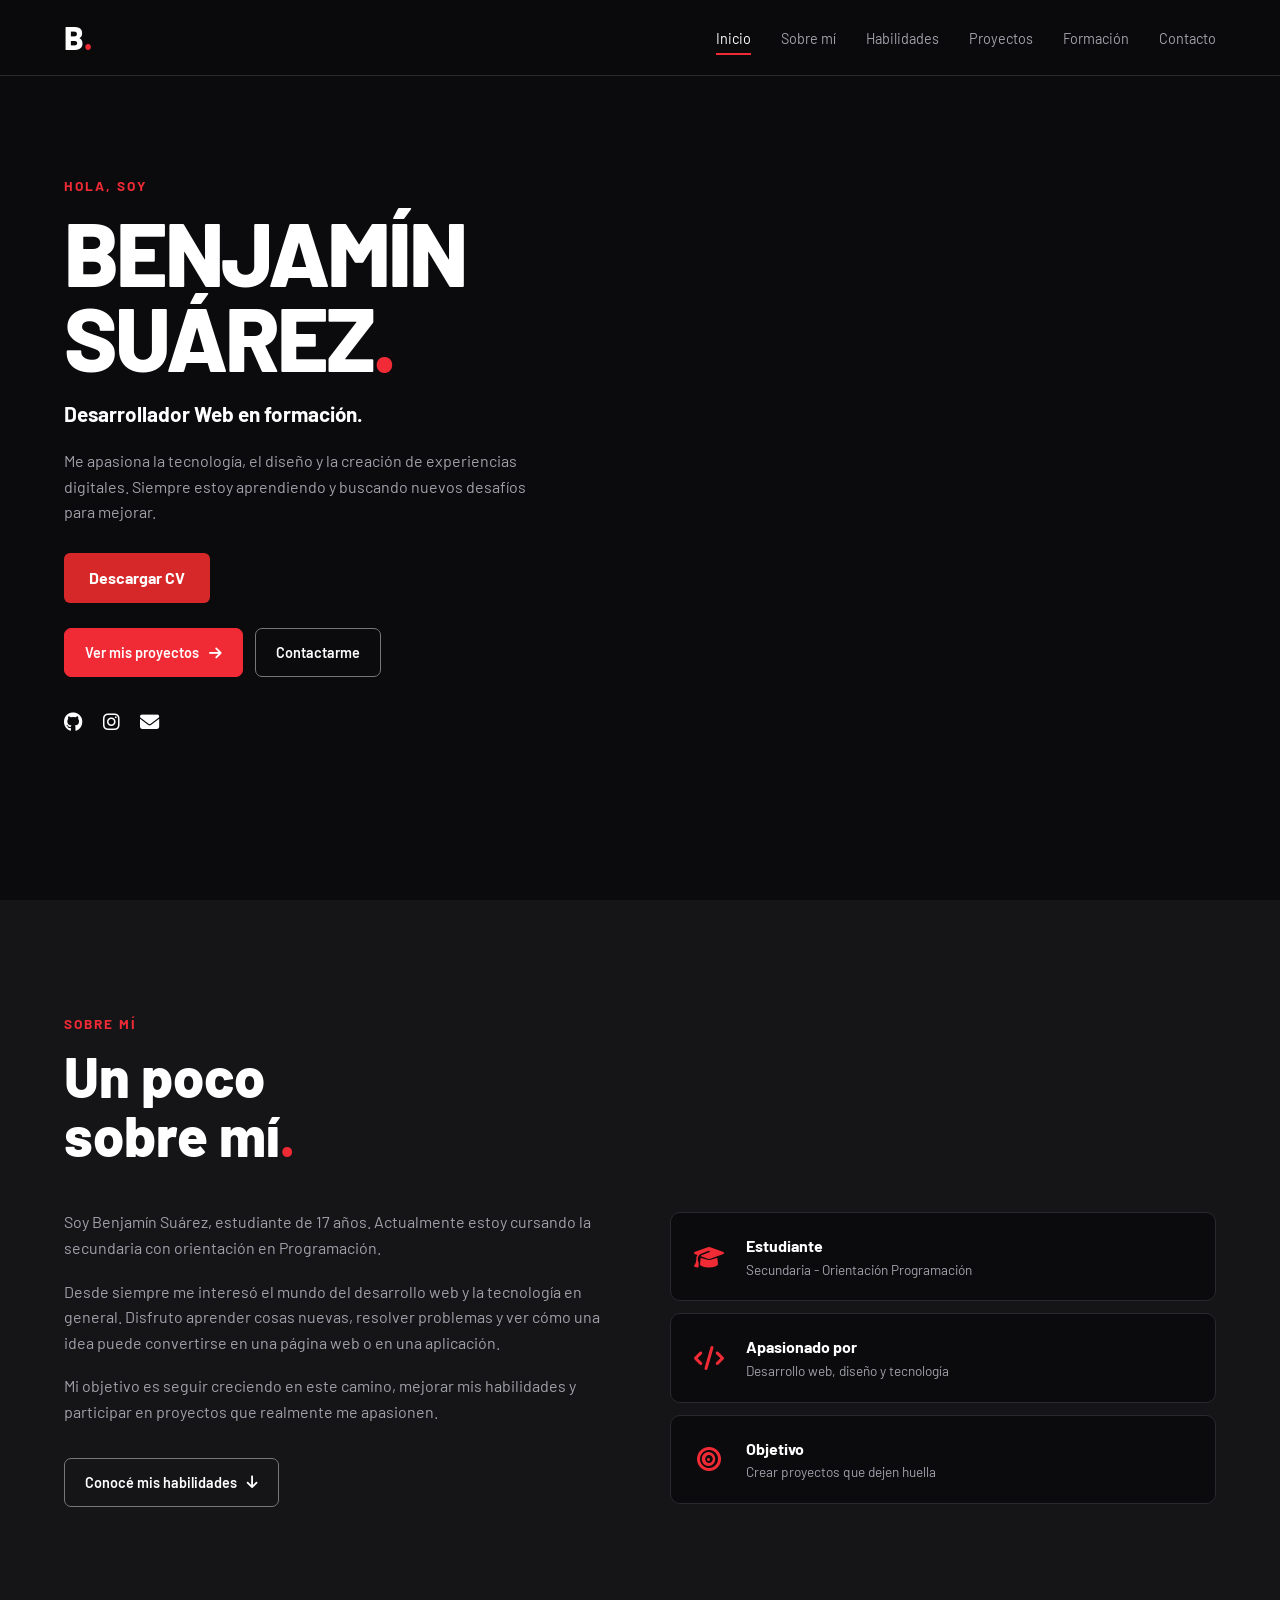
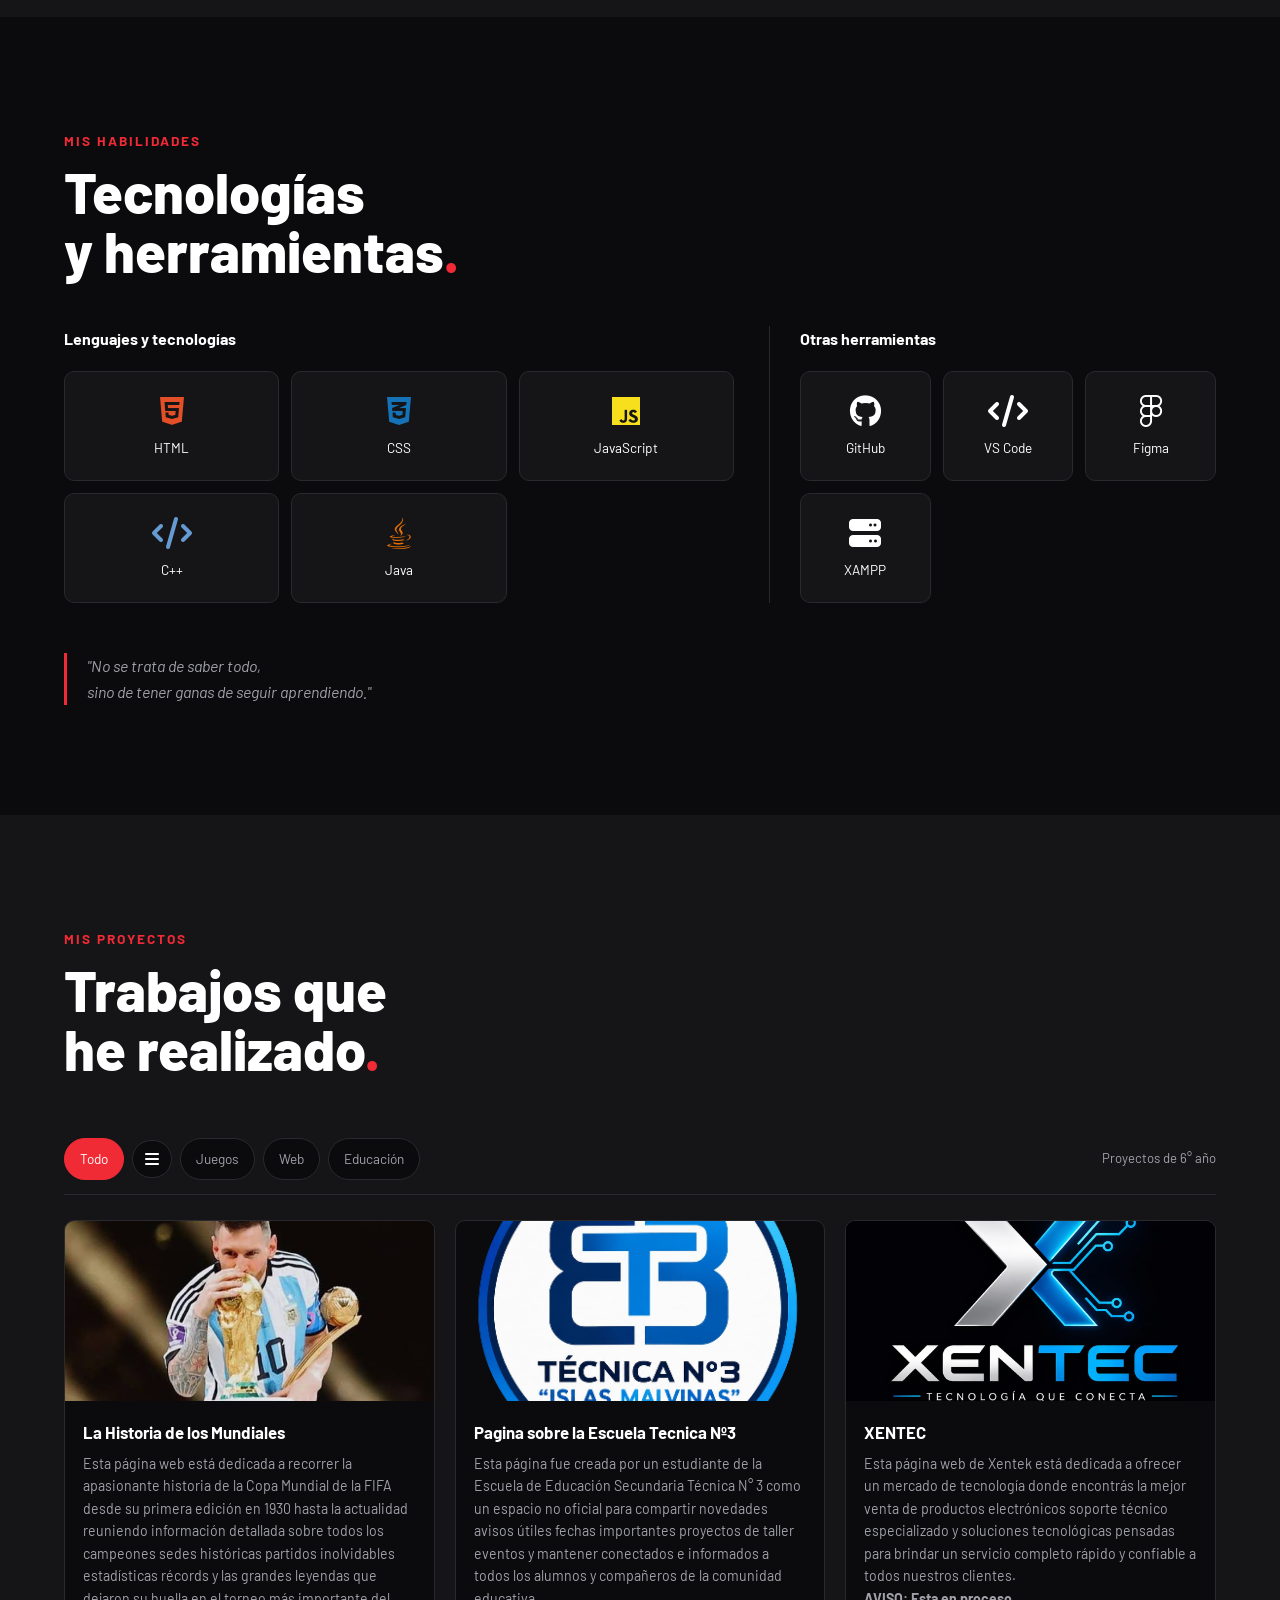
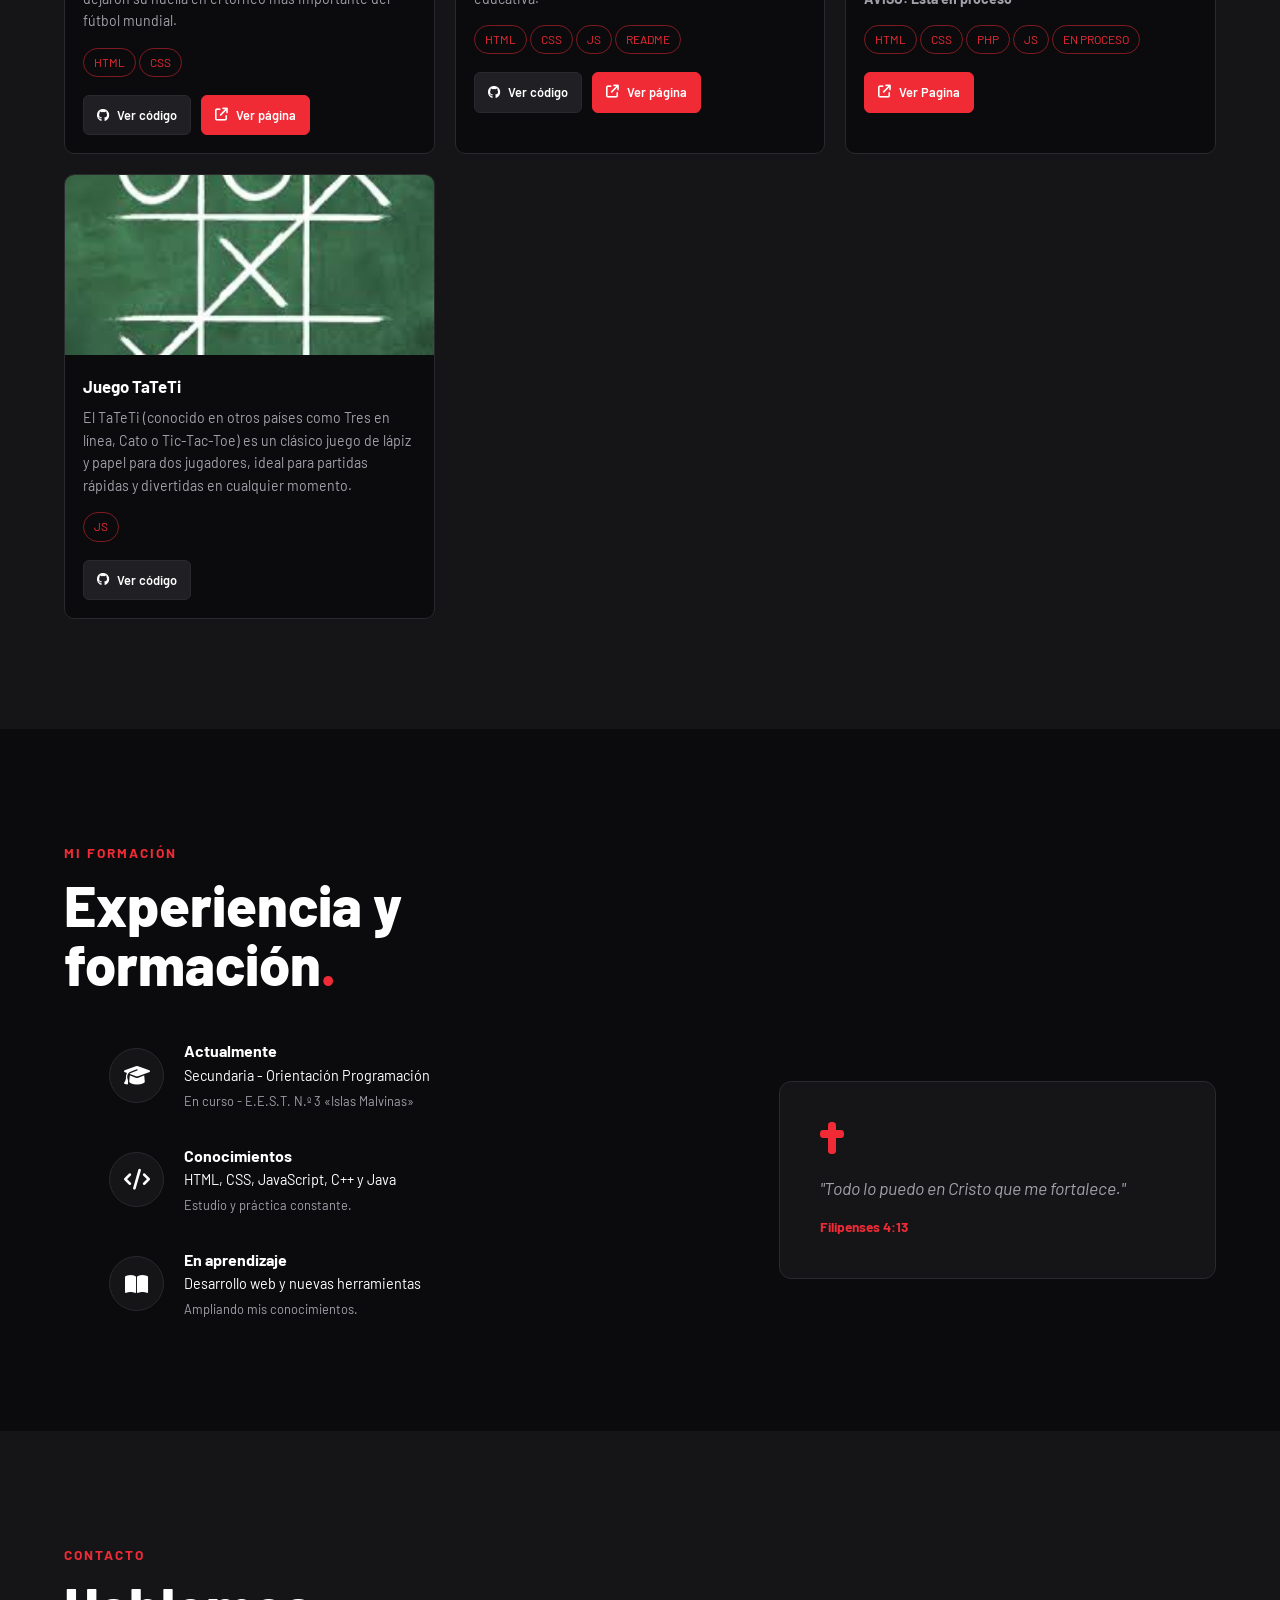
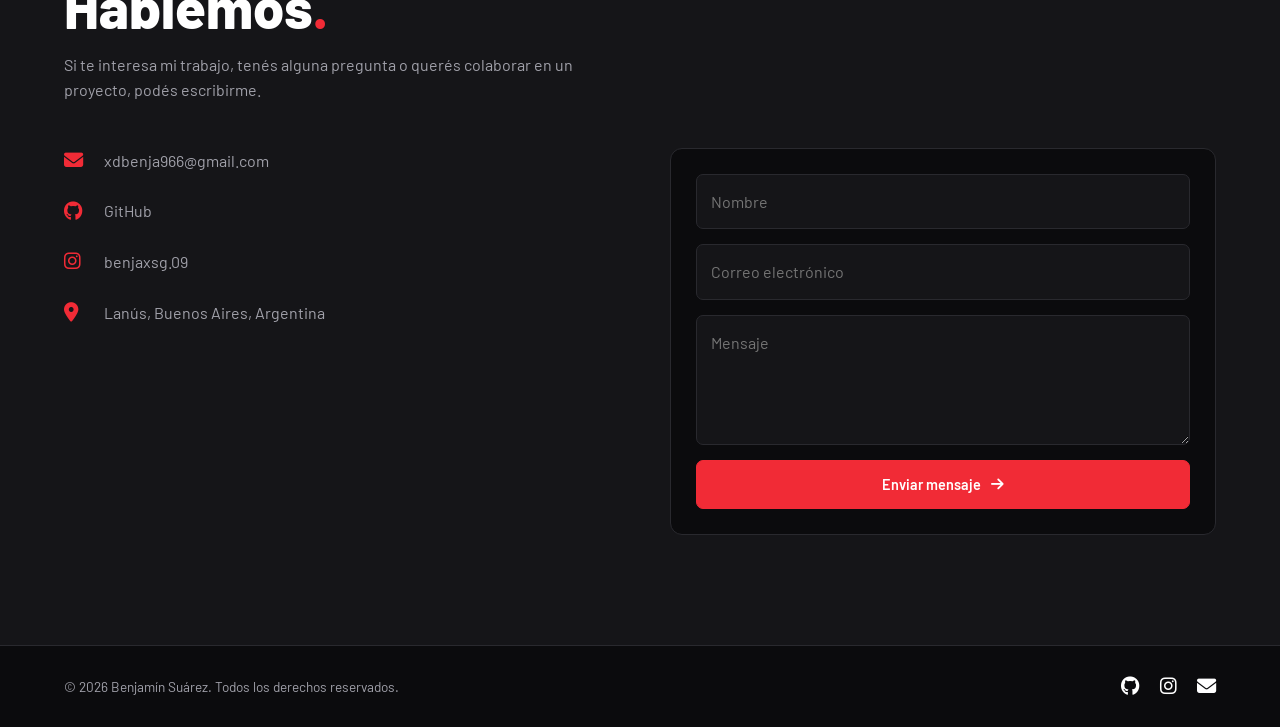
==== index.html @ b8f31136 "first commit" ====
<!DOCTYPE html>
<html lang="es">

<head>
    <meta charset="UTF-8">
    <meta name="viewport" content="width=device-width, initial-scale=1.0">
    <meta name="description" content="Portafolio personal de Benjamín Suárez. Desarrollador web en formación.">
    <title>Benjamín Suárez | Portafolio</title>

    <!-- Tipografías -->
    <link rel="preconnect" href="https://fonts.googleapis.com">
    <link rel="preconnect" href="https://fonts.gstatic.com" crossorigin>
    <link href="https://fonts.googleapis.com/css2?family=Barlow:wght@300;400;500;600;700;800&display=swap" rel="stylesheet">

    <!-- Iconos -->
    <link rel="stylesheet" href="https://cdnjs.cloudflare.com/ajax/libs/font-awesome/6.5.0/css/all.min.css">

    <!-- CSS -->
    <link rel="stylesheet" href="css/styles.css">

    <!-- LOGO PAGINA -->
    <link rel="shortcut icon" href="assets/logob.JPG" type="image/png">
</head>

<body>

    <div class="scroll-progress" id="scroll-progress" aria-hidden="true"></div>

    <!-- ENCABEZADO -->
    <header class="header">
        <nav class="navbar container">

            <a href="#inicio" class="logo">B<span>.</span></a>

            <button class="menu-toggle" id="menu-toggle" aria-label="Abrir menú" aria-expanded="false">
                <i class="fa-solid fa-bars"></i>
            </button>

            <ul class="nav-links" id="nav-links">
                <li><a href="#inicio" class="nav-link active">Inicio</a></li>
                <li><a href="#sobre-mi" class="nav-link">Sobre mí</a></li>
                <li><a href="#habilidades" class="nav-link">Habilidades</a></li>
                <li><a href="#proyectos" class="nav-link">Proyectos</a></li>
                <li><a href="#formacion" class="nav-link">Formación</a></li>

                <li><a href="#contacto" class="nav-link">Contacto</a></li>
            </ul>


        </nav>
    </header>

    <main>

        <!-- INICIO -->
        <section class="hero section" id="inicio">
            <div class="container hero-content">

                <div class="hero-text">
                    <span class="eyebrow">HOLA, SOY</span>

                    <h1>BENJAMÍN<br>SUÁREZ<span>.</span></h1>

                    <h2>Desarrollador Web en formación.</h2>

                    <p>
                        Me apasiona la tecnología, el diseño y la creación
                        de experiencias digitales. Siempre estoy aprendiendo
                        y buscando nuevos desafíos para mejorar.
                    </p>

                    <div class="hero-buttons">
                        <a href="documentos/CV-Benjamin-Suarez.pdf" download="CV-Benjamin-Suarez.pdf" class="btn-cv">
                            Descargar CV
                        </a>
                    </div>
                    <br>
                    <div class="hero-buttons">
                        <a href="#proyectos" class="btn btn-primary">
                            Ver mis proyectos <i class="fa-solid fa-arrow-right"></i>
                        </a>

                        <a href="#contacto" class="btn btn-outline">
                            Contactarme
                        </a>
                    </div>

                    <div class="social-links">
                        <a href="https://github.com/xdbenja966-cell" target="_blank" aria-label="GitHub">
                            <i class="fa-brands fa-github"></i>
                        </a>
                        <a href="https://www.instagram.com/benjaxsg.09/" target="_blank" aria-label="Instagram">
                            <i class="fa-brands fa-instagram"></i>
                        </a>
                        <a href="mailto:xdbenja966@gmail.com" aria-label="Correo">
                            <i class="fa-solid fa-envelope"></i>
                        </a>
                    </div>
                </div>



            </div>
        </section>

        <!-- SOBRE MÍ -->
        <section class="section about" id="sobre-mi">
            <div class="container">

                <div class="section-heading">
                    <span class="eyebrow">SOBRE MÍ</span>
                    <h2>Un poco<br>sobre mí<span>.</span></h2>
                </div>

                <div class="about-content">

                    <div class="about-text">
                        <p>
                            Soy Benjamín Suárez, estudiante de 17 años.
                            Actualmente estoy cursando la secundaria con
                            orientación en Programación.
                        </p>

                        <p>
                            Desde siempre me interesó el mundo del desarrollo
                            web y la tecnología en general. Disfruto aprender
                            cosas nuevas, resolver problemas y ver cómo una
                            idea puede convertirse en una página web o en
                            una aplicación.
                        </p>

                        <p>
                            Mi objetivo es seguir creciendo en este camino,
                            mejorar mis habilidades y participar en proyectos
                            que realmente me apasionen.
                        </p>

                        <a href="#habilidades" class="btn btn-outline">
                            Conocé mis habilidades
                            <i class="fa-solid fa-arrow-down"></i>
                        </a>
                    </div>

                    <div class="about-cards">

                        <article class="info-card">
                            <i class="fa-solid fa-graduation-cap"></i>
                            <div>
                                <h3>Estudiante</h3>
                                <p>Secundaria - Orientación Programación</p>
                            </div>
                        </article>

                        <article class="info-card">
                            <i class="fa-solid fa-code"></i>
                            <div>
                                <h3>Apasionado por</h3>
                                <p>Desarrollo web, diseño y tecnología</p>
                            </div>
                        </article>

                        <article class="info-card">
                            <i class="fa-solid fa-bullseye"></i>
                            <div>
                                <h3>Objetivo</h3>
                                <p>Crear proyectos que dejen huella</p>
                            </div>
                        </article>

                    </div>
                </div>
            </div>
        </section>

        <!-- HABILIDADES -->
        <section class="section skills" id="habilidades">
            <div class="container">

                <div class="section-heading">
                    <span class="eyebrow">MIS HABILIDADES</span>
                    <h2>Tecnologías<br>y herramientas<span>.</span></h2>
                </div>

                <div class="skills-content">

                    <div class="skills-group">
                        <h3>Lenguajes y tecnologías</h3>

                        <div class="skills-grid">

                            <article class="skill-card">
                                <i class="fa-brands fa-html5 html"></i>
                                <p>HTML</p>
                            </article>

                            <article class="skill-card">
                                <i class="fa-brands fa-css3-alt css"></i>
                                <p>CSS</p>
                            </article>

                            <article class="skill-card">
                                <i class="fa-brands fa-js js"></i>
                                <p>JavaScript</p>
                            </article>

                            <article class="skill-card">
                                <i class="fa-solid fa-code cpp"></i>
                                <p>C++</p>
                            </article>

                            <article class="skill-card">
                                <i class="fa-brands fa-java java"></i>
                                <p>Java</p>
                            </article>

                        </div>
                    </div>

                    <div class="skills-group tools-group">
                        <h3>Otras herramientas</h3>

                        <div class="skills-grid">

                            <article class="skill-card">
                                <i class="fa-brands fa-github"></i>
                                <p>GitHub</p>
                            </article>

                            <article class="skill-card">
                                <i class="fa-solid fa-code"></i>
                                <p>VS Code</p>
                            </article>

                            <article class="skill-card">
                                <i class="fa-brands fa-figma"></i>
                                <p>Figma</p>
                            </article>

                            <article class="skill-card">
                                <i class="fa-solid fa-server"></i>
                                <p>XAMPP</p>
                            </article>

                        </div>
                    </div>

                </div>

                <blockquote class="skills-quote">
                    "No se trata de saber todo,<br>
                    sino de tener ganas de seguir aprendiendo."
                </blockquote>

            </div>
        </section>

        <!-- PROYECTOS -->
        <section class="section projects" id="proyectos">
            <div class="container">

                <div class="projects-header">
                    <div class="section-heading">
                        <span class="eyebrow">MIS PROYECTOS</span>
                        <h2>Trabajos que<br>he realizado<span>.</span></h2>
                    </div>
                </div>

                <!-- FILTROS Y SELECTOR DE AÑO -->
                <div class="projects-toolbar">
                    <div class="project-filters">
                        <button class="filter-btn active" data-filter="todos">Todo</button>

                        <div class="year-selector">
                            <button class="year-menu-btn" id="year-menu-btn" aria-label="Seleccionar año"
                                aria-expanded="false" aria-controls="year-menu">
                                <i class="fa-solid fa-bars"></i>
                            </button>

                            <div class="year-menu" id="year-menu">
                                <button type="button" data-year="5">5° año</button>
                                <button type="button" data-year="6" class="selected">6° año</button>
                            </div>
                        </div>

                        <button class="filter-btn" data-filter="juegos">Juegos</button>
                        <button class="filter-btn" data-filter="web">Web</button>
                        <button class="filter-btn" data-filter="educacion">Educación</button>
                    </div>

                    <span class="selected-year" id="selected-year">Proyectos de 6° año</span>
                </div>

                <div class="projects-grid">

                    <article class="project-card" data-category="educacion" data-year="5">
                        <img src="assets/raee.jpg" alt="Sitio web RAEE">
                        <div class="project-info">
                            <h3>Sitio web RAEE</h3>
                            <p>
                                Esta página web está dedicada a informar y concientizar sobre los Residuos de Aparatos
                                Eléctricos y Electrónicos conocida como RAEE explicando qué son cómo afectan al medio
                                ambiente y a la salud si se descartan mal y cuáles son las mejores formas de reciclarlos
                                reutilizarlos y darles una disposición final responsable para cuidar el planeta.
                            </p>
                            <div class="project-tag">
                                <span>HTML</span>
                            </div>
                            <div class="project-tag">
                                <span>CSS</span>
                            </div>
                            <div class="project-buttons">

                                <a href="https://github.com/xdbenja966-cell/Pagina-RAE" class="project-btn project-btn-code"
                                    target="_blank">
                                    <i class="fa-brands fa-github"></i>
                                    Ver código
                                </a>

                                <a href="https://xdbenja966-cell.github.io/Pagina-RAE/" class="project-btn project-btn-live" target="_blank">
                                    <i class="fa-solid fa-arrow-up-right-from-square"></i>
                                    Ver página
                                </a>

                            </div>
                        </div>
                    </article>

                    <article class="project-card" data-category="educacion" data-year="5">
                        <img src="assets/geoarg.jpg" alt="Geografía Argentina">
                        <div class="project-info">
                            <h3>Geografía Argentina</h3>
                            <p>
                                Esta página web está dedicada a explorar la geografía de la República Argentina
                                recorriendo sus diversas regiones naturales relieves climas ríos provincias y recursos
                                ofreciendo información clara mapas datos curiosos y contenidos educativos pensados para
                                conocer y estudiar en profundidad el territorio argentino.
                            </p>
                            <div class="project-tag">
                                <span>HTML</span>
                            </div>
                            <div class="project-tag">
                                <span>CSS</span>
                            </div>
                            <div class="project-buttons">

                                <a href="https://github.com/xdbenja966-cell/La-Geografia-de-la-Argentina" class="project-btn project-btn-code" target="_blank">
                                    <i class="fa-brands fa-github"></i>
                                    Ver código
                                </a>

                                <a href="https://xdbenja966-cell.github.io/La-Geografia-de-la-Argentina/" class="project-btn project-btn-live" target="_blank">
                                    <i class="fa-solid fa-arrow-up-right-from-square"></i>
                                    Ver página
                                </a>

                            </div>
                        </div>
                    </article>

                    <article class="project-card" data-category="educacion" data-year="5">
                        <img src="assets/f1.avif" alt="Geografía Argentina">
                        <div class="project-info">
                            <h3>Pagina sobre F1 (Formula 1)</h3>
                            <p>
                                Este proyecto es una página web dedicada a la Fórmula 1 que creé para reunir toda la
                                información clave del campeonato en un solo lugar. En ella incluí secciones sobre los
                                equipos, los pilotos, los circuitos del calendario, las tablas de posiciones y los
                                horarios de las carreras, con la idea de ofrecer una herramienta rápida y fácil de usar
                                para cualquier fanático que quiera seguir la temporada de cerca.
                            </p>
                            <div class="project-tag">
                                <span>HTML</span>
                            </div>
                            <div class="project-tag">
                                <span>CSS</span>
                            </div>
                            <div class="project-buttons">

                                <a href="https://github.com/xdbenja966-cell/F1-pagina-web" class="project-btn project-btn-code"
                                    target="_blank">
                                    <i class="fa-brands fa-github"></i>
                                    Ver código
                                </a>

                                <a href="https://xdbenja966-cell.github.io/F1-pagina-web/" class="project-btn project-btn-live" target="_blank">
                                    <i class="fa-solid fa-arrow-up-right-from-square"></i>
                                    Ver página
                                </a>

                            </div>
                        </div>
                    </article>

                    <article class="project-card" data-category="web" data-year="6">
                        <img src="assets/mundial.jpg" alt="Mundiales">
                        <div class="project-info">
                            <h3>La Historia de los Mundiales</h3>
                            <p>
                                Esta página web está dedicada a recorrer la apasionante historia de la Copa Mundial de
                                la
                                FIFA desde su primera edición en 1930 hasta la actualidad reuniendo información
                                detallada sobre todos los campeones sedes históricas partidos inolvidables estadísticas
                                récords y las grandes leyendas que dejaron su huella en el torneo más importante del
                                fútbol mundial.
                            </p>
                            <div class="project-tag">
                                <span>HTML</span>
                            </div>
                            <div class="project-tag">
                                <span>CSS</span>
                            </div>
                            <div class="project-buttons">

                                <a href="https://github.com/xdbenja966-cell/Historia-de-los-Mundiales-1930--2026--main" class="project-btn project-btn-code"
                                    target="_blank">
                                    <i class="fa-brands fa-github"></i>
                                    Ver código
                                </a>

                                <a href="https://xdbenja966-cell.github.io/Historia-de-los-Mundiales-1930--2026--main/index.html" class="project-btn project-btn-live" target="_blank">
                                    <i class="fa-solid fa-arrow-up-right-from-square"></i>
                                    Ver página
                                </a>

                            </div>
                        </div>
                    </article>

                    <article class="project-card" data-category="web educacion" data-year="6">
                        <img src="assets/logo.png" alt="Tecnica-3">
                        <div class="project-info">
                            <h3>Pagina sobre la Escuela Tecnica Nº3</h3>
                            <p>
                                Esta página fue creada por un estudiante de la Escuela de Educación Secundaria Técnica
                                N° 3 como un espacio no oficial para compartir novedades avisos útiles fechas
                                importantes proyectos de taller eventos y mantener conectados e informados a todos los
                                alumnos y compañeros de la comunidad educativa.
                            </p>
                            <div class="project-tag">
                                <span>HTML</span>
                            </div>
                            <div class="project-tag">
                                <span>CSS</span>
                            </div>
                            <div class="project-tag">
                                <span>JS</span>
                            </div>
                            <div class="project-tag">
                                <span>README</span>
                            </div>
                            <div class="project-buttons">

                                <a href="https://github.com/xdbenja966-cell/proyect-tec3"
                                    class="project-btn project-btn-code" target="_blank">
                                    <i class="fa-brands fa-github"></i>
                                    Ver código
                                </a>

                                <a href="https://xdbenja966-cell.github.io/proyect-tec3/"
                                    class="project-btn project-btn-live" target="_blank">
                                    <i class="fa-solid fa-arrow-up-right-from-square"></i>
                                    Ver página
                                </a>

                            </div>
                        </div>
                    </article>

                    <article class="project-card" data-category="web" data-year="5">
                        <img src="assets/rl.jpg" alt="Mundiales">
                        <div class="project-info">
                            <h3>Rocket League Fan</h3>
                            <p>
                                Esta página web está dedicada al universo de Rocket League reuniendo guías detalladas
                                sobre cómo se juega mecánicas esenciales sistemas de clasificación y distribución de
                                rangos además de toda la información sobre la escena competitiva los equipos
                                profesionales y los torneos internacionales más importantes del mundo
                            </p>
                            <div class="project-tag">
                                <span>HTML</span>
                            </div>
                            <div class="project-tag">
                                <span>CSS</span>
                            </div>
                            <div class="project-buttons">

                                <a href="https://github.com/xdbenja966-cell/Pagina-de-Rocket-League" class="project-btn project-btn-code"
                                    target="_blank">
                                    <i class="fa-brands fa-github"></i>
                                    Ver código
                                </a>

                                <a href="https://xdbenja966-cell.github.io/Pagina-de-Rocket-League/" class="project-btn project-btn-live" target="_blank">
                                    <i class="fa-solid fa-arrow-up-right-from-square"></i>
                                    Ver página
                                </a>

                            </div>
                        </div>
                    </article>

                    <article class="project-card" data-category="juegos" data-year="5">
                        <img src="assets/ahorkado.png" alt="Juego">
                        <div class="project-info">
                            <h3>El Ahorcado</h3>
                            <p>
                                Esta página está dedicada al clásico juego del Ahorcado un pasatiempo ideal para poner a
                                prueba el vocabulario el ingenio y la rapidez mental donde el objetivo es adivinar una
                                palabra secreta letra por letra antes de que se complete el dibujo y se agoten todos los
                                intentos disponibles.
                            </p>
                            <div class="project-tag">
                                <span>C++</span>
                            </div>
                            <div class="project-buttons">

                                <a href="https://github.com/xdbenja966-cell/El-Ahorcado" class="project-btn project-btn-code"
                                    target="_blank">
                                    <i class="fa-brands fa-github"></i>
                                    Ver código
                                </a>

                            </div>
                        </div>
                    </article>
                    <article class="project-card" data-category="juegos" data-year="5">
                        <img src="assets/loko.jpg" alt="Juego">
                        <div class="project-info">
                            <h3>El Juego Loco</h3>
                            <p>
                                Esta página está dedicada a Juego Loco un entretenido pasatiempo de azar y creatividad
                                donde los jugadores deben elegir un personaje un lugar y un final gracioso para armar
                                combinaciones totalmente absurdas e inesperadas logrando historias disparatadas ideales
                                para reírse y pasar un buen rato con amigos
                            </p>
                            <div class="project-tag">
                                <span>C++</span>
                            </div>
                            <div class="project-buttons">

                                <a href="https://github.com/xdbenja966-cell/El-Juego-Loco" class="project-btn project-btn-code"
                                    target="_blank">
                                    <i class="fa-brands fa-github"></i>
                                    Ver código
                                </a>

                            </div>
                        </div>
                    </article>
                    <article class="project-card" data-category="web" data-year="6">
                        <img src="assets/logo.jpg" alt="Mundiales">
                        <div class="project-info">
                            <h3>XENTEC</h3>
                            <p>
                                Esta página web de Xentek está dedicada a ofrecer un mercado de tecnología donde
                                encontrás la mejor venta de productos electrónicos soporte técnico especializado y
                                soluciones tecnológicas pensadas para brindar un servicio completo rápido y confiable a
                                todos nuestros clientes.<br>
                                <b>AVISO: Esta en proceso</b>
                            </p>
                            <div class="project-tag">
                                <span>HTML</span>
                            </div>
                            <div class="project-tag">
                                <span>CSS</span>
                            </div>
                            <div class="project-tag">
                                <span>PHP</span>
                            </div>
                            <div class="project-tag">
                                <span>JS</span>
                            </div>
                            <div class="project-tag">
                                <span>EN PROCESO</span>
                            </div>
                            <div class="project-buttons">

                                <a href="en-proceso.html" class="project-btn project-btn-live" target="_blank">
                                    <i class="fa-solid fa-arrow-up-right-from-square"></i>
                                    Ver Pagina
                                </a>

                            </div>
                        </div>
                    </article>

                    <article class="project-card" data-category="juegos" data-year="6">
                        <img src="assets/tateti.jpg" alt="TaTeTi">
                        <div class="project-info">
                            <h3>Juego TaTeTi</h3>
                            <p>
                                El TaTeTi (conocido en otros países como Tres en línea, Cato o Tic-Tac-Toe) es un
                                clásico juego de lápiz y papel para dos jugadores, ideal para partidas rápidas y
                                divertidas en
                                cualquier momento.
                            </p>
                            <div class="project-tag">
                                <span>JS</span>
                            </div>
                            <div class="project-buttons">

                                <a href="https://github.com/TU-USUARIO/REPOSITORIO" class="project-btn project-btn-code"
                                    target="_blank">
                                    <i class="fa-brands fa-github"></i>
                                    Ver código
                                </a>

                            </div>
                        </div>
                    </article>
                </div>
            </div>
        </section>

        <!-- FORMACIÓN -->
        <section class="section education" id="formacion">
            <div class="container">

                <div class="section-heading">
                    <span class="eyebrow">MI FORMACIÓN</span>
                    <h2>Experiencia y<br>formación<span>.</span></h2>
                </div>

                <div class="education-content">

                    <div class="timeline">

                        <article class="timeline-item">
                            <span class="timeline-dot"></span>
                            <div class="timeline-icon">
                                <i class="fa-solid fa-graduation-cap"></i>
                            </div>
                            <div class="timeline-info">
                                <h3>Actualmente</h3>
                                <p>Secundaria - Orientación Programación</p>
                                <span>En curso - E.E.S.T. N.º 3 «Islas Malvinas»</span>
                            </div>
                        </article>

                        <article class="timeline-item">
                            <span class="timeline-dot"></span>
                            <div class="timeline-icon">
                                <i class="fa-solid fa-code"></i>
                            </div>
                            <div class="timeline-info">
                                <h3>Conocimientos</h3>
                                <p>HTML, CSS, JavaScript, C++ y Java</p>
                                <span>Estudio y práctica constante.</span>
                            </div>
                        </article>

                        <article class="timeline-item">
                            <span class="timeline-dot"></span>
                            <div class="timeline-icon">
                                <i class="fa-solid fa-book-open"></i>
                            </div>
                            <div class="timeline-info">
                                <h3>En aprendizaje</h3>
                                <p>Desarrollo web y nuevas herramientas</p>
                                <span>Ampliando mis conocimientos.</span>
                            </div>
                        </article>

                    </div>

                    <div class="education-quote">
                        <i class="fa-solid fa-cross"></i>
                        <p>
                            "Todo lo puedo en Cristo que me fortalece."
                        </p>
                        <span>Filipenses 4:13</span>
                    </div>

                </div>
            </div>
        </section>

        <!-- CONTACTO -->
        <section class="section contact" id="contacto">
            <div class="container">

                <div class="section-heading">
                    <span class="eyebrow">CONTACTO</span>
                    <h2>Hablemos<span>.</span></h2>
                    <p>
                        Si te interesa mi trabajo, tenés alguna pregunta o querés colaborar en un proyecto, podés
                        escribirme.
                    </p>
                </div>

                <div class="contact-content">

                    <div class="contact-details">

                        <a href="mailto:xdbenja966@gmail.com">
                            <i class="fa-solid fa-envelope"></i>
                            <span>xdbenja966@gmail.com</span>
                        </a>

                        <a href="https://github.com/xdbenja966-cell" target="_blank">
                            <i class="fa-brands fa-github"></i>
                            <span>GitHub</span>
                        </a>

                        <a href="#">
                            <i class="fa-brands fa-instagram"></i>
                            <span>benjaxsg.09</span>
                        </a>

                        <div class="contact-location">
                            <i class="fa-solid fa-location-dot"></i>
                            <span>Lanús, Buenos Aires, Argentina</span>
                        </div>

                    </div>

                    <form class="contact-form" id="contact-form">

                        <input type="text" id="name" placeholder="Nombre" required>

                        <input type="email" id="email" placeholder="Correo electrónico" required>

                        <textarea id="message" placeholder="Mensaje" required></textarea>

                        <button type="submit" class="btn btn-primary">
                            Enviar mensaje <i class="fa-solid fa-arrow-right"></i>
                        </button>

                    </form>

                </div>
            </div>
        </section>

    </main>

    <button class="back-to-top" id="back-to-top" aria-label="Volver al inicio">
        <i class="fa-solid fa-arrow-up"></i>
    </button>

    <!-- PIE DE PÁGINA -->
    <footer class="footer">
        <div class="container footer-content">

            <p>© 2026 Benjamín Suárez. Todos los derechos reservados.</p>

            <div class="social-links">
                <a href="https://github.com/xdbenja966-cell" aria-label="GitHub">
                    <i class="fa-brands fa-github"></i>
                </a>
                <a href="https://www.instagram.com/benjaxsg.09/" aria-label="Instagram">
                    <i class="fa-brands fa-instagram"></i>
                </a>
                <a href="mailto:xdbenja966@gmail.com" aria-label="Correo">
                    <i class="fa-solid fa-envelope"></i>
                </a>
            </div>

        </div>
    </footer>

    <script src="js/script.js"></script>

</body>

</html>
---- css/styles.css ----
/* =================================
   CONFIGURACIÓN GENERAL
================================= */

:root {
    --background: #0b0b0d;
    --surface: #151518;
    --surface-light: #202024;
    --primary: #f12b36;
    --primary-hover: #d91e29;
    --text: #ffffff;
    --text-secondary: #a1a1aa;
    --border: #29292e;
    --header-bg: rgba(11, 11, 13, 0.92);
}

* {
    margin: 0;
    padding: 0;
    box-sizing: border-box;
    scroll-behavior: smooth;
}

body {
    font-family: 'Barlow', sans-serif;
    background: var(--background);
    color: var(--text);
    line-height: 1.6;
}

a {
    color: inherit;
    text-decoration: none;
}

button, input, textarea {
    font: inherit;
}

button {
    cursor: pointer;
}

img {
    display: block;
    max-width: 100%;
}

.container {
    width: 90%;
    max-width: 1200px;
    margin: auto;
}

.section {
    padding: 110px 0;
    scroll-margin-top: 75px;
}

.eyebrow {
    display: inline-block;
    color: var(--primary);
    font-size: 0.85rem;
    font-weight: 700;
    letter-spacing: 2px;
    margin-bottom: 12px;
}

.section-heading {
    margin-bottom: 45px;
}

.section-heading h2 {
    font-size: clamp(2.2rem, 5vw, 3.5rem);
    line-height: 1.05;
    font-weight: 800;
}

.section-heading h2 span {
    color: var(--primary);
}

.section-heading > p {
    color: var(--text-secondary);
    max-width: 550px;
    margin-top: 15px;
}

/* =================================
   ENCABEZADO Y NAVEGACIÓN
================================= */

.header {
    width: 100%;
    position: fixed;
    top: 0;
    left: 0;
    z-index: 1000;
    background: var(--header-bg);
    backdrop-filter: blur(15px);
    border-bottom: 1px solid var(--border);
}

.navbar {
    min-height: 75px;
    display: flex;
    align-items: center;
    justify-content: space-between;
}

.logo {
    font-size: 2rem;
    font-weight: 800;
}

.logo span {
    color: var(--primary);
}

.nav-links {
    display: flex;
    align-items: center;
    gap: 30px;
    list-style: none;
}

.nav-link {
    color: var(--text-secondary);
    font-size: 0.9rem;
    position: relative;
    transition: 0.3s;
}

.nav-link:hover,
.nav-link.active {
    color: var(--text);
}

.nav-link::after {
    content: "";
    position: absolute;
    width: 0;
    height: 2px;
    background: var(--primary);
    bottom: -8px;
    left: 0;
    transition: 0.3s;
}

.nav-link:hover::after,
.nav-link.active::after {
    width: 100%;
}

.menu-toggle {
    background: none;
    border: none;
    color: var(--text);
    font-size: 1.1rem;
}

.menu-toggle {
    display: none;
}

/* =================================
   BOTONES
================================= */

.btn {
    display: inline-flex;
    align-items: center;
    justify-content: center;
    gap: 10px;
    padding: 12px 20px;
    border-radius: 7px;
    font-size: 0.9rem;
    font-weight: 600;
    transition: 0.3s;
}

.btn-primary {
    background: var(--primary);
    color: white;
    border: 1px solid var(--primary);
}

.btn-primary:hover {
    background: var(--primary-hover);
    transform: translateY(-3px);
}

.btn-outline {
    background: transparent;
    color: var(--text);
    border: 1px solid #777;
}

.btn-outline:hover {
    border-color: var(--primary);
    color: var(--primary);
}

/* =================================
   INICIO
================================= */

.hero {
    min-height: 100vh;
    display: flex;
    align-items: center;
    padding-top: 120px;
}

.hero-content {
    display: grid;
    grid-template-columns: 1fr;
    align-items: center;
    gap: 0;
}

.hero-text h1 {
    font-size: clamp(3.5rem, 7vw, 6rem);
    line-height: 0.95;
    font-weight: 800;
    letter-spacing: -3px;
    margin-bottom: 18px;
}

.hero-text h1 span {
    color: var(--primary);
}

.hero-text h2 {
    font-size: 1.3rem;
    margin-bottom: 18px;
}

.hero-text > p {
    color: var(--text-secondary);
    max-width: 480px;
    margin-bottom: 28px;
}

.hero-buttons {
    display: flex;
    flex-wrap: wrap;
    gap: 12px;
}

.social-links {
    display: flex;
    gap: 20px;
    margin-top: 30px;
}

.social-links a {
    font-size: 1.2rem;
    transition: 0.3s;
}

.social-links a:hover {
    color: var(--primary);
    transform: translateY(-3px);
}

.btn-cv {
    display: inline-block;
    padding: 12px 25px;
    background-color: #D62828;
    color: white;
    text-decoration: none;
    border-radius: 6px;
    font-weight: bold;
    transition: 0.3s;
}

.btn-cv:hover {
    background-color: #A71919;
    transform: translateY(-3px);
}

/* =================================
   SOBRE MÍ
================================= */

.about {
    background: var(--surface);
}

.about-content {
    display: grid;
    grid-template-columns: 1fr 1fr;
    align-items: center;
    gap: 60px;
}

.about-text p {
    color: var(--text-secondary);
    margin-bottom: 18px;
}

.about-text .btn {
    margin-top: 15px;
}

.about-cards {
    display: grid;
    gap: 12px;
}

.info-card {
    display: flex;
    align-items: center;
    gap: 20px;
    padding: 20px;
    background: var(--background);
    border: 1px solid var(--border);
    border-radius: 10px;
    transition: 0.3s;
}

.info-card:hover {
    border-color: var(--primary);
    transform: translateX(5px);
}

.info-card > i {
    color: var(--primary);
    font-size: 1.5rem;
    width: 35px;
    text-align: center;
}

.info-card h3 {
    font-size: 1rem;
}

.info-card p {
    color: var(--text-secondary);
    font-size: 0.85rem;
}

/* =================================
   HABILIDADES
================================= */

.skills-content {
    display: grid;
    grid-template-columns: 1.5fr 1fr;
    gap: 35px;
}

.skills-group h3 {
    margin-bottom: 20px;
    font-size: 1rem;
}

.tools-group {
    border-left: 1px solid var(--border);
    padding-left: 30px;
}

.skills-grid {
    display: grid;
    grid-template-columns: repeat(3, minmax(0, 1fr));
    gap: 12px;
}

.skill-card {
    background: var(--surface);
    border: 1px solid var(--border);
    border-radius: 10px;
    min-height: 110px;
    display: flex;
    flex-direction: column;
    align-items: center;
    justify-content: center;
    gap: 10px;
    transition: 0.3s;
}

.skill-card:hover {
    border-color: var(--primary);
    transform: translateY(-5px);
}

.skill-card i {
    font-size: 2rem;
}

.skill-card p {
    font-size: 0.85rem;
}

.html {
    color: #e34f26;
}

.css {
    color: #1572b6;
}

.js {
    color: #f7df1e;
}

.cpp {
    color: #659ad2;
}

.java {
    color: #e76f00;
}

.skills-quote {
    margin-top: 50px;
    padding-left: 20px;
    border-left: 3px solid var(--primary);
    color: var(--text-secondary);
    font-style: italic;
}

/* =================================
   PROYECTOS
================================= */

.projects {
    background: var(--surface);
}

.projects-header {
    display: flex;
    justify-content: space-between;
    align-items: end;
    gap: 30px;
    margin-bottom: 45px;
}

.projects-header .section-heading {
    margin-bottom: 0;
}

.project-filters {
    display: flex;
    flex-wrap: wrap;
    align-items: center;
    gap: 8px;
}

/* Barra de filtros fija dentro de la sección de proyectos */
.projects-toolbar {
    position: sticky;
    top: 75px;
    z-index: 50;
    display: flex;
    align-items: center;
    justify-content: space-between;
    flex-wrap: wrap;
    gap: 12px;
    padding: 14px 0;
    margin-bottom: 25px;
    background: var(--surface);
    border-bottom: 1px solid var(--border);
}

/* Selector de año con menú hamburguesa */
.year-selector {
    position: relative;
}

.year-menu-btn {
    width: 40px;
    height: 38px;
    display: grid;
    place-items: center;
    background: var(--background);
    color: var(--text);
    border: 1px solid var(--border);
    border-radius: 30px;
    transition: 0.3s;
}

.year-menu-btn:hover,
.year-menu-btn[aria-expanded="true"] {
    color: white;
    background: var(--primary);
    border-color: var(--primary);
}

.year-menu {
    position: absolute;
    top: calc(100% + 10px);
    left: 0;
    min-width: 145px;
    padding: 6px;
    display: none;
    flex-direction: column;
    background: var(--surface-light);
    border: 1px solid var(--border);
    border-radius: 10px;
    box-shadow: 0 12px 28px rgba(0, 0, 0, 0.35);
    z-index: 100;
}

.year-menu.show {
    display: flex;
}

.year-menu button {
    width: 100%;
    padding: 10px 12px;
    color: var(--text-secondary);
    text-align: left;
    background: transparent;
    border: 0;
    border-radius: 6px;
    transition: 0.2s;
}

.year-menu button:hover,
.year-menu button.selected {
    color: white;
    background: var(--primary);
}

.selected-year {
    color: var(--text-secondary);
    font-size: 0.82rem;
}

.filter-btn {
    background: var(--background);
    color: var(--text-secondary);
    border: 1px solid var(--border);
    padding: 9px 15px;
    border-radius: 30px;
    font-size: 0.85rem;
    transition: 0.3s;
}

.filter-btn:hover,
.filter-btn.active {
    background: var(--primary);
    color: white;
    border-color: var(--primary);
}

.projects-grid {
    display: grid;
    grid-template-columns: repeat(3, 1fr);
    gap: 20px;
}

.project-card {
    background: var(--background);
    border: 1px solid var(--border);
    border-radius: 10px;
    overflow: hidden;
    transition: 0.3s;
}

.project-card:hover {
    border-color: var(--primary);
    transform: translateY(-5px);
}

.project-card img,
.project-placeholder {
    width: 100%;
    height: 180px;
    object-fit: cover;
}

.project-placeholder {
    display: flex;
    flex-direction: column;
    align-items: center;
    justify-content: center;
    gap: 10px;
    background: var(--surface-light);
    color: var(--primary);
}

.project-placeholder i {
    font-size: 3rem;
}

.project-placeholder span {
    font-size: 0.8rem;
    font-weight: 700;
}

.project-info {
    padding: 18px;
}

.project-info h3 {
    font-size: 1.05rem;
    margin-bottom: 7px;
}

.project-info p {
    color: var(--text-secondary);
    font-size: 0.88rem;
    margin-bottom: 15px;
}

.project-tag {
    display: inline-block;
    border: 1px solid rgba(241, 43, 54, 0.5);
    color: var(--primary);
    border-radius: 20px;
    padding: 4px 10px;
    font-size: 0.75rem;
}

.project-card.hidden {
    display: none;
}
.project-buttons {
    display: flex;
    flex-wrap: wrap;
    gap: 10px;
    margin-top: 18px;
}

.project-btn {
    display: inline-flex;
    align-items: center;
    justify-content: center;
    gap: 8px;
    padding: 9px 13px;
    border-radius: 6px;
    font-size: 0.8rem;
    font-weight: 600;
    text-decoration: none;
    transition: 0.3s ease;
}

.project-btn-code {
    background: var(--surface-light);
    color: var(--text);
    border: 1px solid var(--border);
}

.project-btn-live {
    background: var(--primary);
    color: white;
    border: 1px solid var(--primary);
}

.project-btn:hover {
    transform: translateY(-3px);
}

/* =================================
   FORMACIÓN
================================= */

.education-content {
    display: grid;
    grid-template-columns: 1.2fr 0.8fr;
    gap: 60px;
    align-items: center;
}

.timeline {
    position: relative;
    display: grid;
    gap: 30px;
    padding-left: 5px;
}



.timeline-item {
    display: flex;
    align-items: center;
    gap: 20px;
    position: relative;
}

.timeline-dot {
    position: absolute;
    left: 8px;
    top: 50%;
    transform: translateY(-50%);
    width: 16px;
    height: 16px;
    z-index: 2;
}

.timeline-icon {
    width: 55px;
    height: 55px;
    min-width: 55px;
    margin-left: 40px;
    display: grid;
    place-items: center;
    border: 1px solid var(--border);
    border-radius: 50%;
    font-size: 1.3rem;
    color: var(--text);
    background: var(--surface);
}

.timeline-info h3 {
    font-size: 1rem;
}

.timeline-info p {
    font-size: 0.9rem;
}

.timeline-info span {
    color: var(--text-secondary);
    font-size: 0.8rem;
}

.education-quote {
    background: var(--surface);
    border: 1px solid var(--border);
    border-radius: 12px;
    padding: 40px;
}

.education-quote i {
    font-size: 2rem;
    color: var(--primary);
    margin-bottom: 20px;
}

.education-quote p {
    color: var(--text-secondary);
    font-style: italic;
    font-size: 1.1rem;
}

.education-quote span {
    display: block;
    width: 40px;
    height: 3px;
    background: var(--primary);
    margin-top: 20px;
}

/* =================================
   CONTACTO
================================= */

.contact {
    background: var(--surface);
}

.contact-content {
    display: grid;
    grid-template-columns: 1fr 1fr;
    gap: 60px;
}

.contact-details {
    display: flex;
    flex-direction: column;
    gap: 25px;
}

.contact-details a,
.contact-location {
    display: flex;
    align-items: center;
    gap: 15px;
    color: var(--text-secondary);
    transition: 0.3s;
}

.contact-details a:hover {
    color: var(--primary);
}

.contact-details i {
    color: var(--primary);
    font-size: 1.2rem;
    width: 25px;
}

.contact-form {
    display: flex;
    flex-direction: column;
    gap: 15px;
    background: var(--background);
    padding: 25px;
    border: 1px solid var(--border);
    border-radius: 12px;
}

.contact-form input,
.contact-form textarea {
    width: 100%;
    padding: 14px;
    background: var(--surface);
    border: 1px solid var(--border);
    border-radius: 7px;
    color: var(--text);
    outline: none;
    transition: 0.3s;
}

.contact-form input:focus,
.contact-form textarea:focus {
    border-color: var(--primary);
}

.contact-form textarea {
    min-height: 130px;
    resize: vertical;
}

.contact-form button {
    width: 100%;
}

/* =================================
   PIE DE PÁGINA
================================= */

.footer {
    background: var(--background);
    border-top: 1px solid var(--border);
    padding: 25px 0;
}

.footer-content {
    display: flex;
    justify-content: space-between;
    align-items: center;
    gap: 20px;
}

.footer-content p {
    color: var(--text-secondary);
    font-size: 0.85rem;
}

.footer .social-links {
    margin: 0;
}

/* =================================
   ANIMACIONES
================================= */

@keyframes aparecer {
    from {
        opacity: 0;
        transform: translateY(25px);
    }

    to {
        opacity: 1;
        transform: translateY(0);
    }
}

.hero-text {
    animation: aparecer 0.9s ease;
}

/* =================================
   MOVIMIENTO Y NAVEGACIÓN
================================= */

html {
    scroll-behavior: smooth;
    scroll-padding-top: 85px;
}

.scroll-progress {
    position: fixed;
    top: 0;
    left: 0;
    width: 0;
    height: 3px;
    background: var(--primary);
    z-index: 1200;
    transform-origin: left;
}

.reveal {
    opacity: 0;
    transform: translateY(28px);
    transition: opacity 0.7s ease, transform 0.7s ease;
}

.reveal.visible {
    opacity: 1;
    transform: translateY(0);
}

.skill-card, .project-card, .info-card, .timeline-item,
.education-quote, .contact-form {
    transition: transform 0.3s ease, border-color 0.3s ease, box-shadow 0.3s ease;
}

.skill-card:hover, .project-card:hover {
    box-shadow: 0 12px 30px rgba(0, 0, 0, 0.18);
}

.back-to-top {
    position: fixed;
    right: 25px;
    bottom: 25px;
    width: 46px;
    height: 46px;
    display: grid;
    place-items: center;
    border: 0;
    border-radius: 8px;
    background: var(--primary);
    color: #fff;
    font-size: 1rem;
    opacity: 0;
    visibility: hidden;
    transform: translateY(12px);
    transition: opacity 0.3s ease, transform 0.3s ease, visibility 0.3s ease;
    z-index: 900;
}

.back-to-top.show {
    opacity: 1;
    visibility: visible;
    transform: translateY(0);
}

.back-to-top:hover {
    background: var(--primary-hover);
    transform: translateY(-4px);
}

.education-quote span {
    width: auto;
    height: auto;
    background: none;
    color: var(--primary);
    font-size: 0.85rem;
    font-weight: 700;
    margin-top: 14px;
}

/* =================================
   TABLETS
================================= */

@media (max-width: 950px) {

    .nav-links {
        gap: 15px;
    }

    .hero-content {
        gap: 30px;
    }

    .hero-text h1 {
        font-size: 4rem;
    }

    .skills-content {
        grid-template-columns: 1fr;
    }

    .tools-group {
        border-left: none;
        border-top: 1px solid var(--border);
        padding: 25px 0 0;
    }

    .projects-grid {
        grid-template-columns: repeat(2, 1fr);
    }

    .about-content,
    .education-content,
    .contact-content {
        gap: 30px;
    }
}

/* =================================
   CELULARES
================================= */

@media (max-width: 700px) {

    .section {
        padding: 80px 0;
    }

    .back-to-top {
        right: 16px;
        bottom: 16px;
    }

    .menu-toggle {
        display: block;
        order: 3;
    }

    .nav-links {
        position: absolute;
        top: 75px;
        left: 0;
        width: 100%;
        padding: 25px;
        background: var(--surface);
        border-bottom: 1px solid var(--border);
        display: none;
        flex-direction: column;
        align-items: flex-start;
        gap: 25px;
    }

    .nav-links.show {
        display: flex;
    }

    .hero {
        min-height: auto;
        padding-top: 130px;
    }

    .hero-content {
        grid-template-columns: 1fr;
        gap: 0;
    }

    .hero-text h1 {
        font-size: clamp(3rem, 13vw, 4.5rem);
    }

    .about-content,
    .education-content,
    .contact-content {
        grid-template-columns: 1fr;
    }

    .projects-header {
        align-items: flex-start;
        flex-direction: column;
    }

    .projects-toolbar {
        top: 75px;
        align-items: flex-start;
        flex-direction: column;
        width: 100%;
        padding: 12px 0;
    }

    .project-filters {
        width: 100%;
        gap: 7px;
    }

    .filter-btn {
        padding: 8px 12px;
        font-size: 0.8rem;
    }

    .selected-year {
        font-size: 0.78rem;
    }

    .projects-grid {
        grid-template-columns: 1fr;
    }

    .skills-grid {
        grid-template-columns: repeat(3, 1fr);
    }

    .education-quote {
        padding: 25px;
    }

    .footer-content {
        flex-direction: column;
        text-align: center;
    }
}

@media (max-width: 380px) {

    .container {
        width: 92%;
    }

    .skills-grid {
        grid-template-columns: repeat(2, 1fr);
    }

    .hero-buttons .btn {
        width: 100%;
    }
}

/* Accesibilidad: reducir movimiento si el usuario lo prefiere */

@media (prefers-reduced-motion: reduce) {
    *,
    *::before,
    *::after {
        scroll-behavior: auto !important;
        animation-duration: 0.01ms !important;
        transition-duration: 0.01ms !important;
    }
}
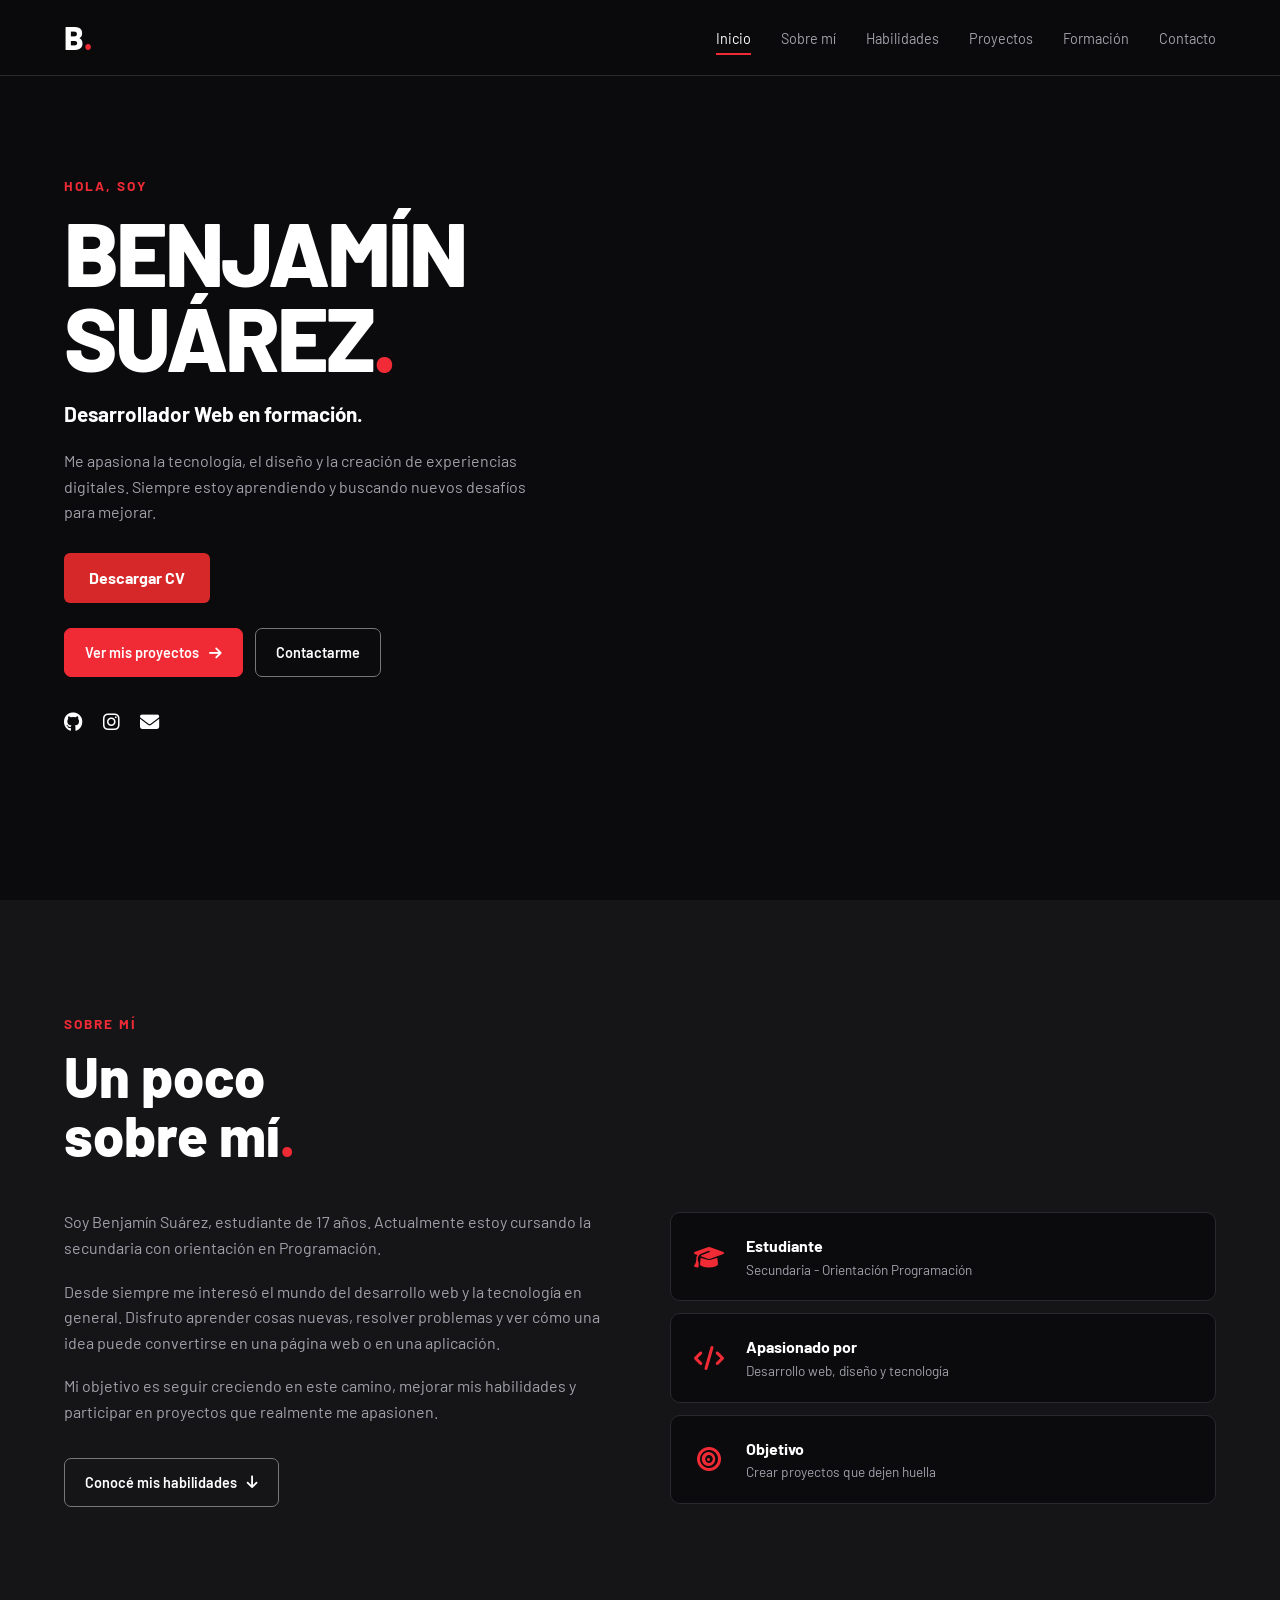
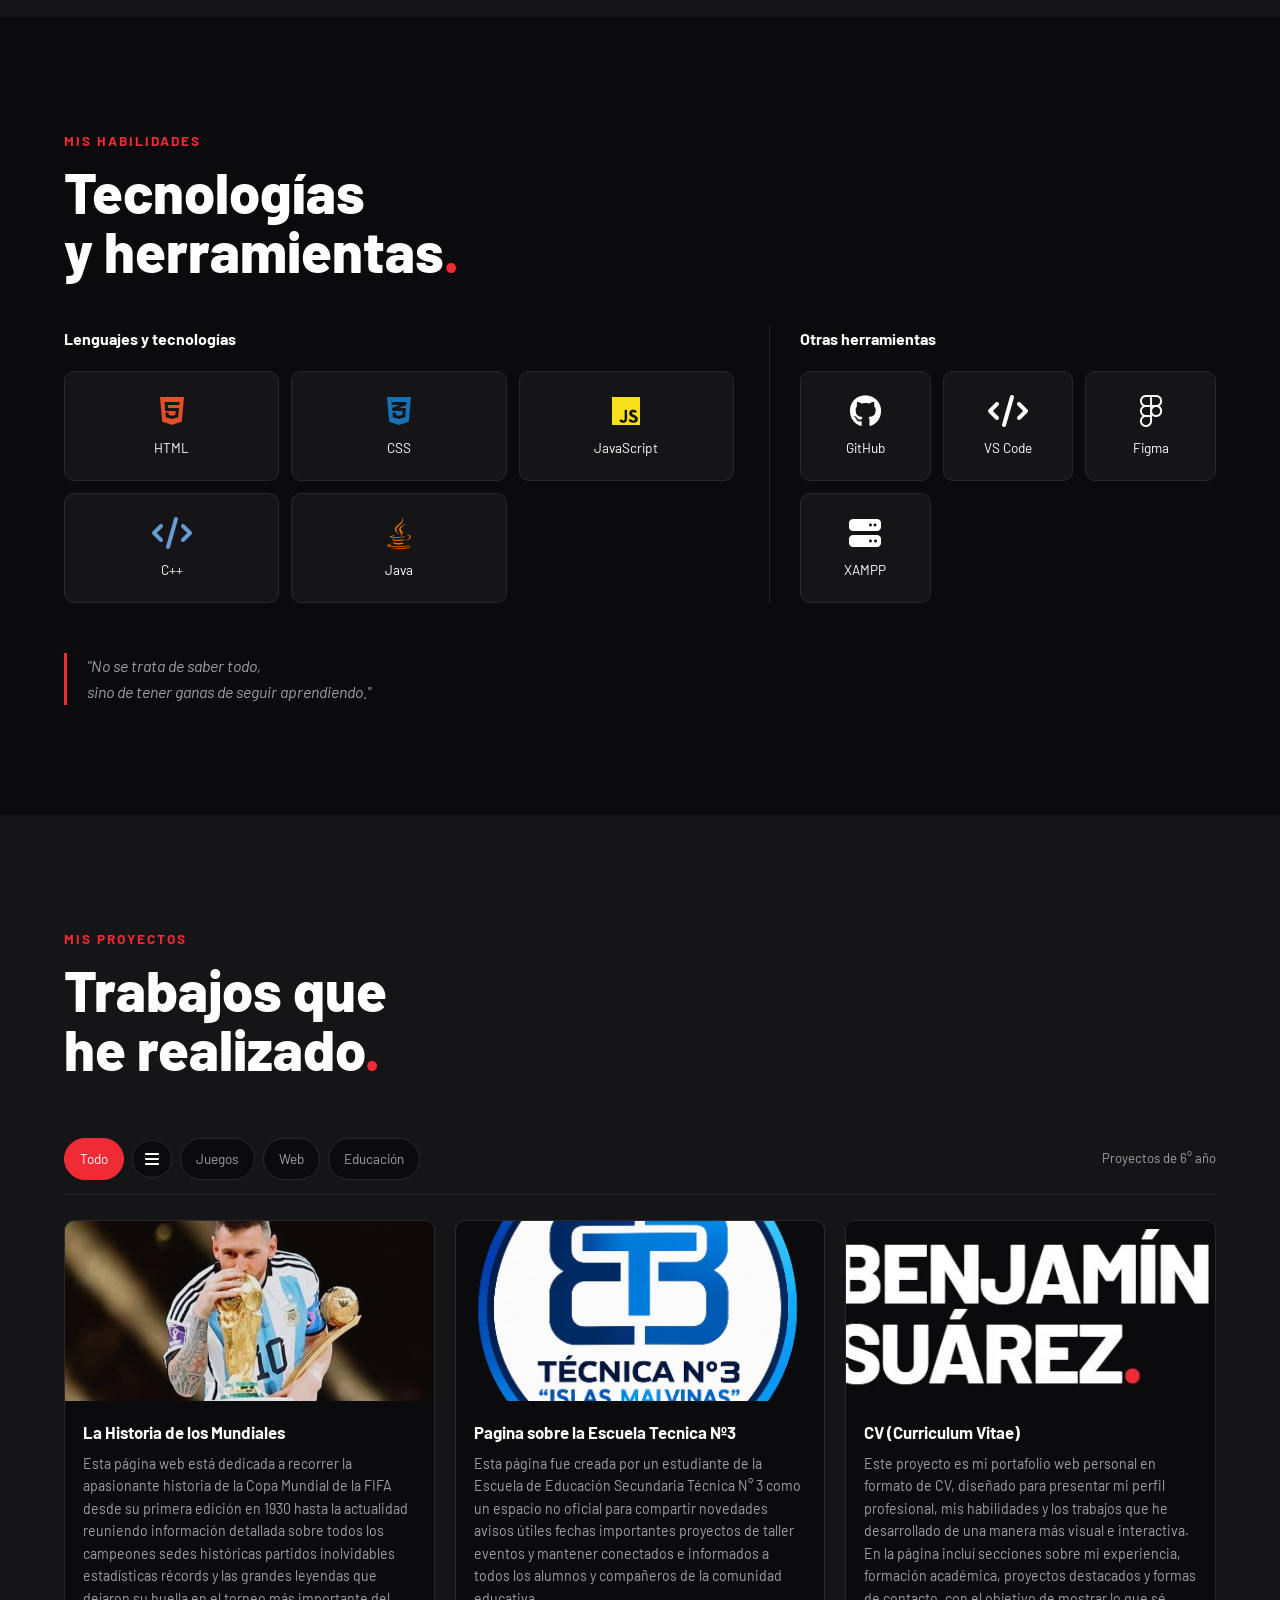
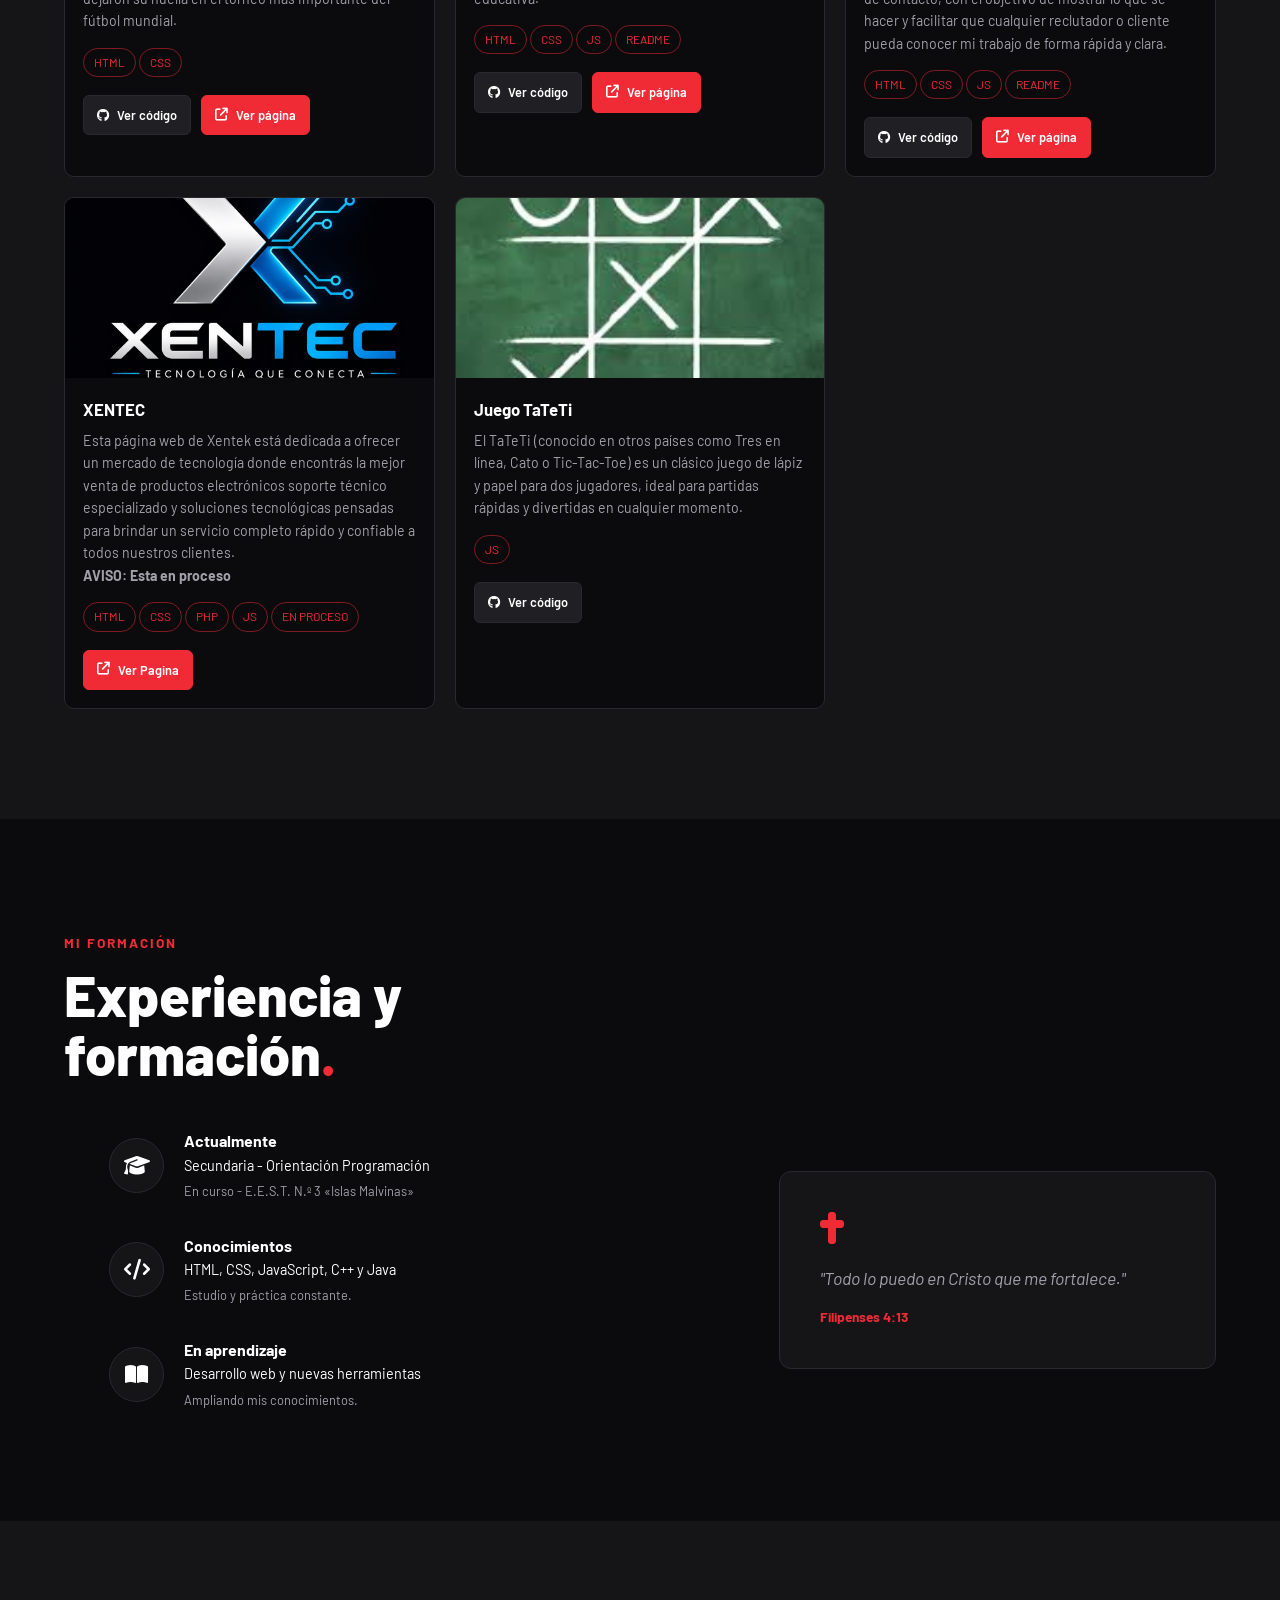
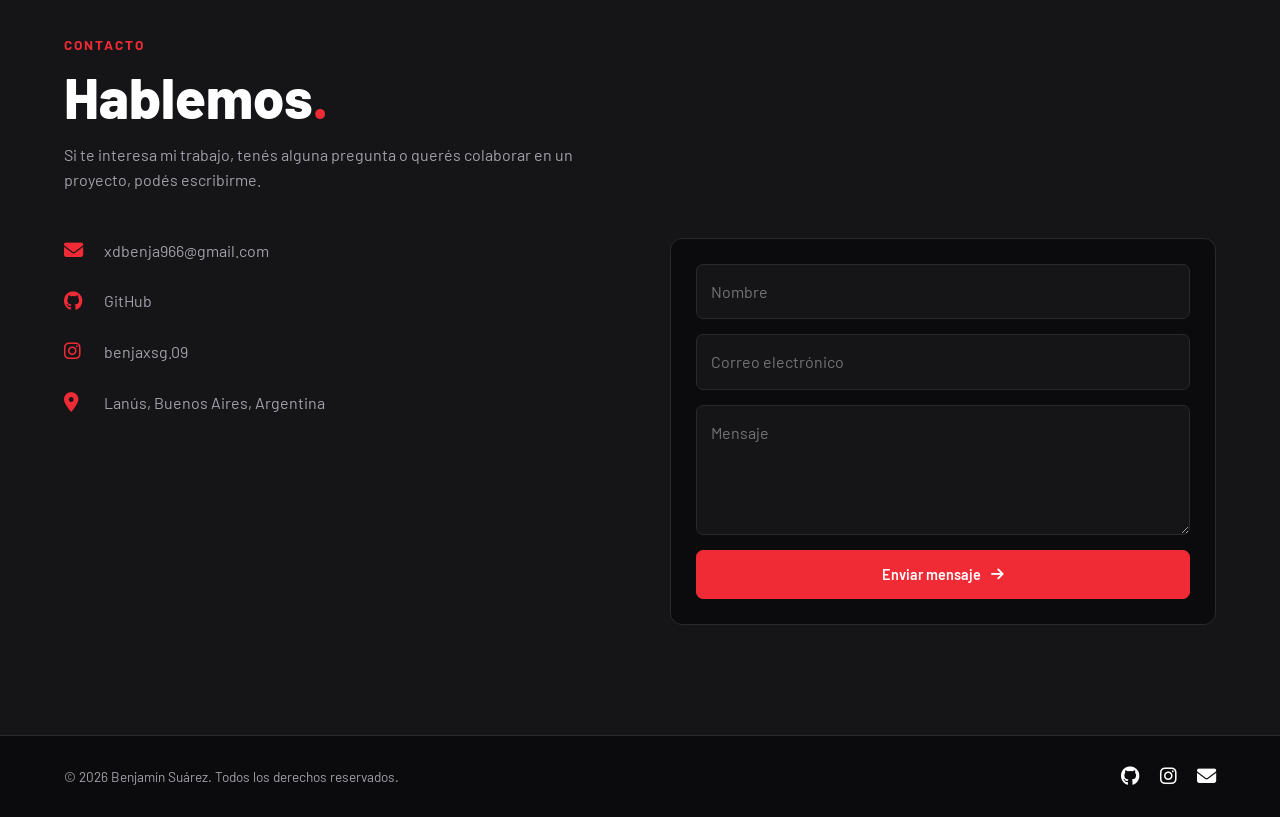
==== commit 5d4d980b: "ya esta kreo" ====
--- a/index.html
+++ b/index.html
@@ -10,7 +10,8 @@
     <!-- Tipografías -->
     <link rel="preconnect" href="https://fonts.googleapis.com">
     <link rel="preconnect" href="https://fonts.gstatic.com" crossorigin>
-    <link href="https://fonts.googleapis.com/css2?family=Barlow:wght@300;400;500;600;700;800&display=swap" rel="stylesheet">
+    <link href="https://fonts.googleapis.com/css2?family=Barlow:wght@300;400;500;600;700;800&display=swap"
+        rel="stylesheet">
 
     <!-- Iconos -->
     <link rel="stylesheet" href="https://cdnjs.cloudflare.com/ajax/libs/font-awesome/6.5.0/css/all.min.css">
@@ -70,7 +71,7 @@
                     </p>
 
                     <div class="hero-buttons">
-                        <a href="documentos/CV-Benjamin-Suarez.pdf" download="CV-Benjamin-Suarez.pdf" class="btn-cv">
+                        <a href="dox/CV-Benjamin-Suarez.docx" download="CV-Benjamin-Suarez.docx" class="btn-cv">
                             Descargar CV
                         </a>
                     </div>
@@ -310,13 +311,14 @@
                             </div>
                             <div class="project-buttons">
 
-                                <a href="https://github.com/xdbenja966-cell/Pagina-RAE" class="project-btn project-btn-code"
-                                    target="_blank">
-                                    <i class="fa-brands fa-github"></i>
-                                    Ver código
-                                </a>
-
-                                <a href="https://xdbenja966-cell.github.io/Pagina-RAE/" class="project-btn project-btn-live" target="_blank">
+                                <a href="https://github.com/xdbenja966-cell/Pagina-RAE"
+                                    class="project-btn project-btn-code" target="_blank">
+                                    <i class="fa-brands fa-github"></i>
+                                    Ver código
+                                </a>
+
+                                <a href="https://xdbenja966-cell.github.io/Pagina-RAE/"
+                                    class="project-btn project-btn-live" target="_blank">
                                     <i class="fa-solid fa-arrow-up-right-from-square"></i>
                                     Ver página
                                 </a>
@@ -343,12 +345,14 @@
                             </div>
                             <div class="project-buttons">
 
-                                <a href="https://github.com/xdbenja966-cell/La-Geografia-de-la-Argentina" class="project-btn project-btn-code" target="_blank">
-                                    <i class="fa-brands fa-github"></i>
-                                    Ver código
-                                </a>
-
-                                <a href="https://xdbenja966-cell.github.io/La-Geografia-de-la-Argentina/" class="project-btn project-btn-live" target="_blank">
+                                <a href="https://github.com/xdbenja966-cell/La-Geografia-de-la-Argentina"
+                                    class="project-btn project-btn-code" target="_blank">
+                                    <i class="fa-brands fa-github"></i>
+                                    Ver código
+                                </a>
+
+                                <a href="https://xdbenja966-cell.github.io/La-Geografia-de-la-Argentina/"
+                                    class="project-btn project-btn-live" target="_blank">
                                     <i class="fa-solid fa-arrow-up-right-from-square"></i>
                                     Ver página
                                 </a>
@@ -376,13 +380,14 @@
                             </div>
                             <div class="project-buttons">
 
-                                <a href="https://github.com/xdbenja966-cell/F1-pagina-web" class="project-btn project-btn-code"
-                                    target="_blank">
-                                    <i class="fa-brands fa-github"></i>
-                                    Ver código
-                                </a>
-
-                                <a href="https://xdbenja966-cell.github.io/F1-pagina-web/" class="project-btn project-btn-live" target="_blank">
+                                <a href="https://github.com/xdbenja966-cell/F1-pagina-web"
+                                    class="project-btn project-btn-code" target="_blank">
+                                    <i class="fa-brands fa-github"></i>
+                                    Ver código
+                                </a>
+
+                                <a href="https://xdbenja966-cell.github.io/F1-pagina-web/"
+                                    class="project-btn project-btn-live" target="_blank">
                                     <i class="fa-solid fa-arrow-up-right-from-square"></i>
                                     Ver página
                                 </a>
@@ -411,13 +416,14 @@
                             </div>
                             <div class="project-buttons">
 
-                                <a href="https://github.com/xdbenja966-cell/Historia-de-los-Mundiales-1930--2026--main" class="project-btn project-btn-code"
-                                    target="_blank">
-                                    <i class="fa-brands fa-github"></i>
-                                    Ver código
-                                </a>
-
-                                <a href="https://xdbenja966-cell.github.io/Historia-de-los-Mundiales-1930--2026--main/index.html" class="project-btn project-btn-live" target="_blank">
+                                <a href="https://github.com/xdbenja966-cell/Historia-de-los-Mundiales-1930--2026--main"
+                                    class="project-btn project-btn-code" target="_blank">
+                                    <i class="fa-brands fa-github"></i>
+                                    Ver código
+                                </a>
+
+                                <a href="https://xdbenja966-cell.github.io/Historia-de-los-Mundiales-1930--2026--main/index.html"
+                                    class="project-btn project-btn-live" target="_blank">
                                     <i class="fa-solid fa-arrow-up-right-from-square"></i>
                                     Ver página
                                 </a>
@@ -484,13 +490,56 @@
                             </div>
                             <div class="project-buttons">
 
-                                <a href="https://github.com/xdbenja966-cell/Pagina-de-Rocket-League" class="project-btn project-btn-code"
-                                    target="_blank">
-                                    <i class="fa-brands fa-github"></i>
-                                    Ver código
-                                </a>
-
-                                <a href="https://xdbenja966-cell.github.io/Pagina-de-Rocket-League/" class="project-btn project-btn-live" target="_blank">
+                                <a href="https://github.com/xdbenja966-cell/Pagina-de-Rocket-League"
+                                    class="project-btn project-btn-code" target="_blank">
+                                    <i class="fa-brands fa-github"></i>
+                                    Ver código
+                                </a>
+
+                                <a href="https://xdbenja966-cell.github.io/Pagina-de-Rocket-League/"
+                                    class="project-btn project-btn-live" target="_blank">
+                                    <i class="fa-solid fa-arrow-up-right-from-square"></i>
+                                    Ver página
+                                </a>
+
+                            </div>
+                        </div>
+                    </article>
+
+                    <article class="project-card" data-category="web educacion todos" data-year="6">
+                        <img src="assets/logopor.JPG" alt="Tecnica-3">
+                        <div class="project-info">
+                            <h3>CV (Curriculum Vitae)</h3>
+                            <p>
+                                Este proyecto es mi portafolio web personal en formato de CV, diseñado para presentar mi
+                                perfil profesional, mis habilidades y los trabajos que he desarrollado de una manera más
+                                visual e interactiva. En la página incluí secciones sobre mi experiencia, formación
+                                académica, proyectos destacados y formas de contacto, con el objetivo de mostrar lo que
+                                sé hacer y facilitar que cualquier reclutador o cliente pueda conocer mi trabajo de
+                                forma rápida y clara.
+                            </p>
+                            <div class="project-tag">
+                                <span>HTML</span>
+                            </div>
+                            <div class="project-tag">
+                                <span>CSS</span>
+                            </div>
+                            <div class="project-tag">
+                                <span>JS</span>
+                            </div>
+                            <div class="project-tag">
+                                <span>README</span>
+                            </div>
+                            <div class="project-buttons">
+
+                                <a href="https://github.com/xdbenja966-cell/Portafolio-CV"
+                                    class="project-btn project-btn-code" target="_blank">
+                                    <i class="fa-brands fa-github"></i>
+                                    Ver código
+                                </a>
+
+                                <a href="index.html"
+                                    class="project-btn project-btn-live" target="_blank">
                                     <i class="fa-solid fa-arrow-up-right-from-square"></i>
                                     Ver página
                                 </a>
@@ -514,8 +563,8 @@
                             </div>
                             <div class="project-buttons">
 
-                                <a href="https://github.com/xdbenja966-cell/El-Ahorcado" class="project-btn project-btn-code"
-                                    target="_blank">
+                                <a href="https://github.com/xdbenja966-cell/El-Ahorcado"
+                                    class="project-btn project-btn-code" target="_blank">
                                     <i class="fa-brands fa-github"></i>
                                     Ver código
                                 </a>
@@ -538,8 +587,8 @@
                             </div>
                             <div class="project-buttons">
 
-                                <a href="https://github.com/xdbenja966-cell/El-Juego-Loco" class="project-btn project-btn-code"
-                                    target="_blank">
+                                <a href="https://github.com/xdbenja966-cell/El-Juego-Loco"
+                                    class="project-btn project-btn-code" target="_blank">
                                     <i class="fa-brands fa-github"></i>
                                     Ver código
                                 </a>
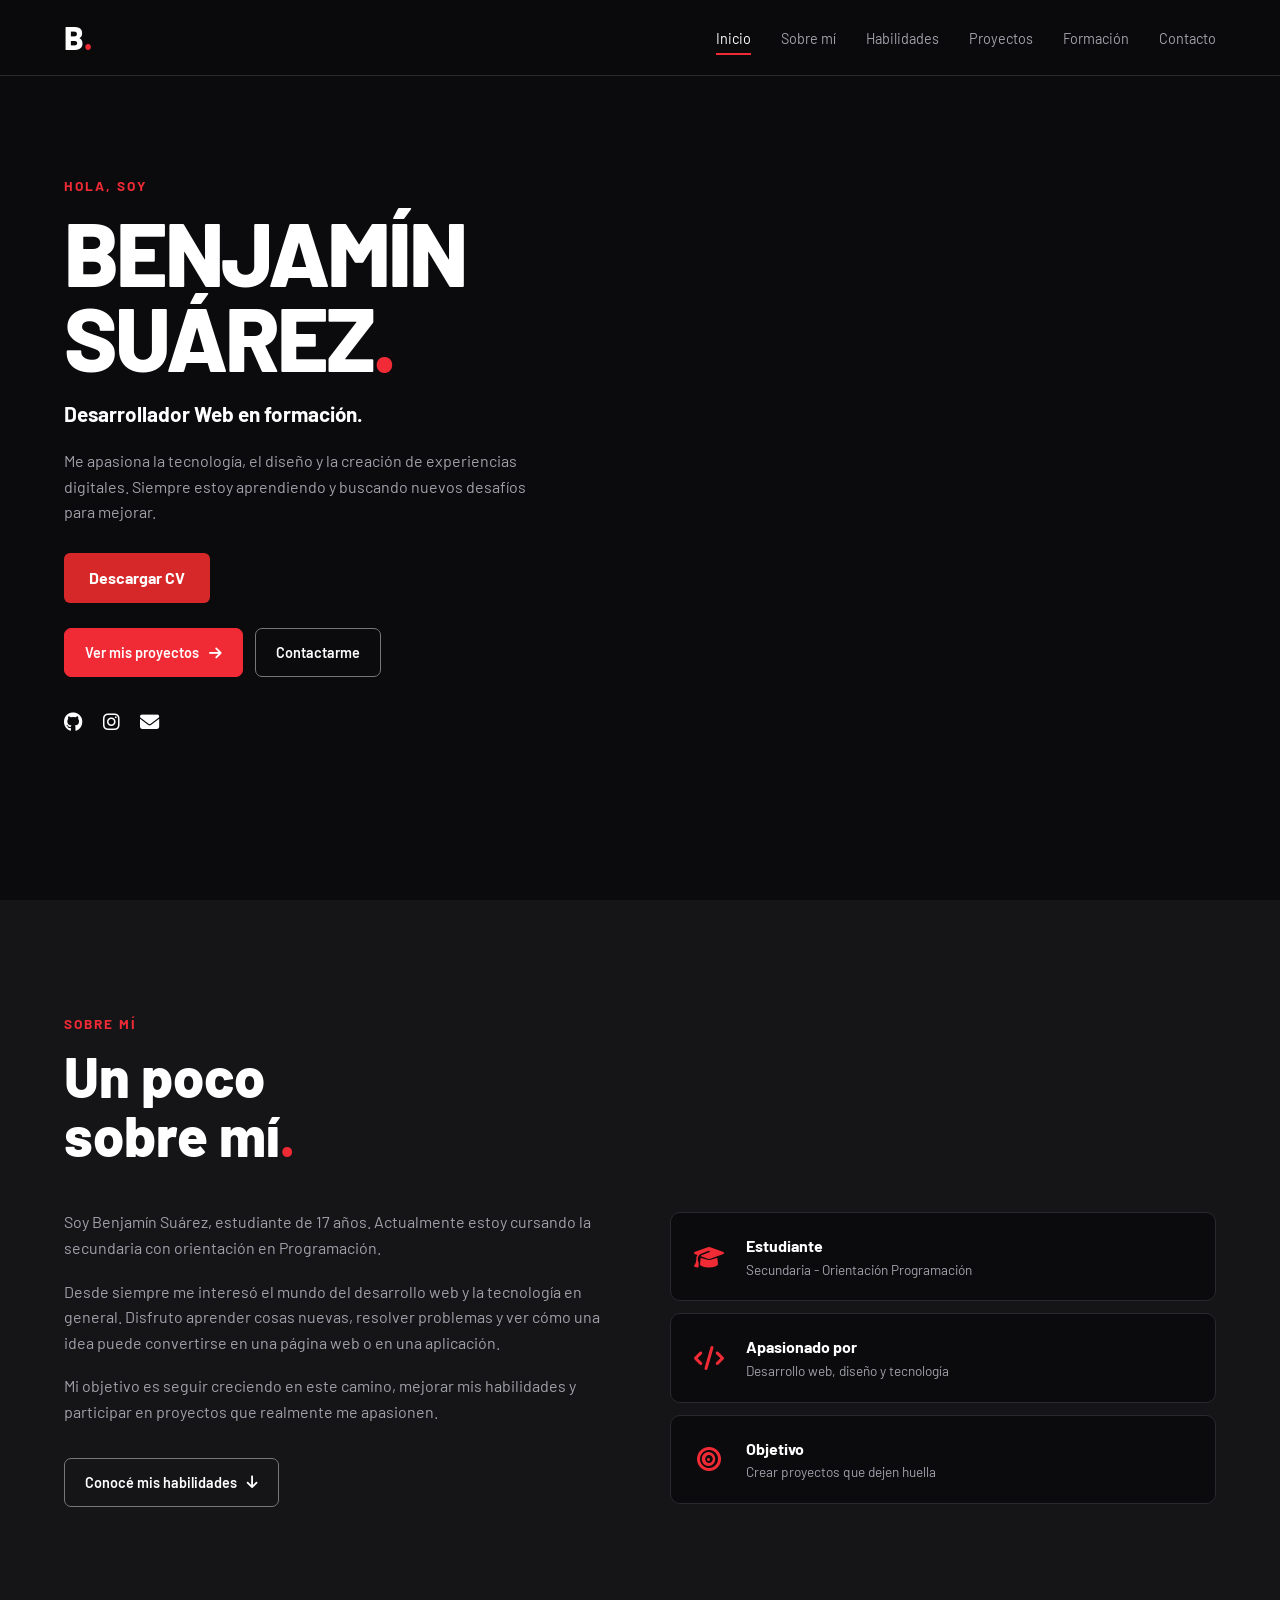
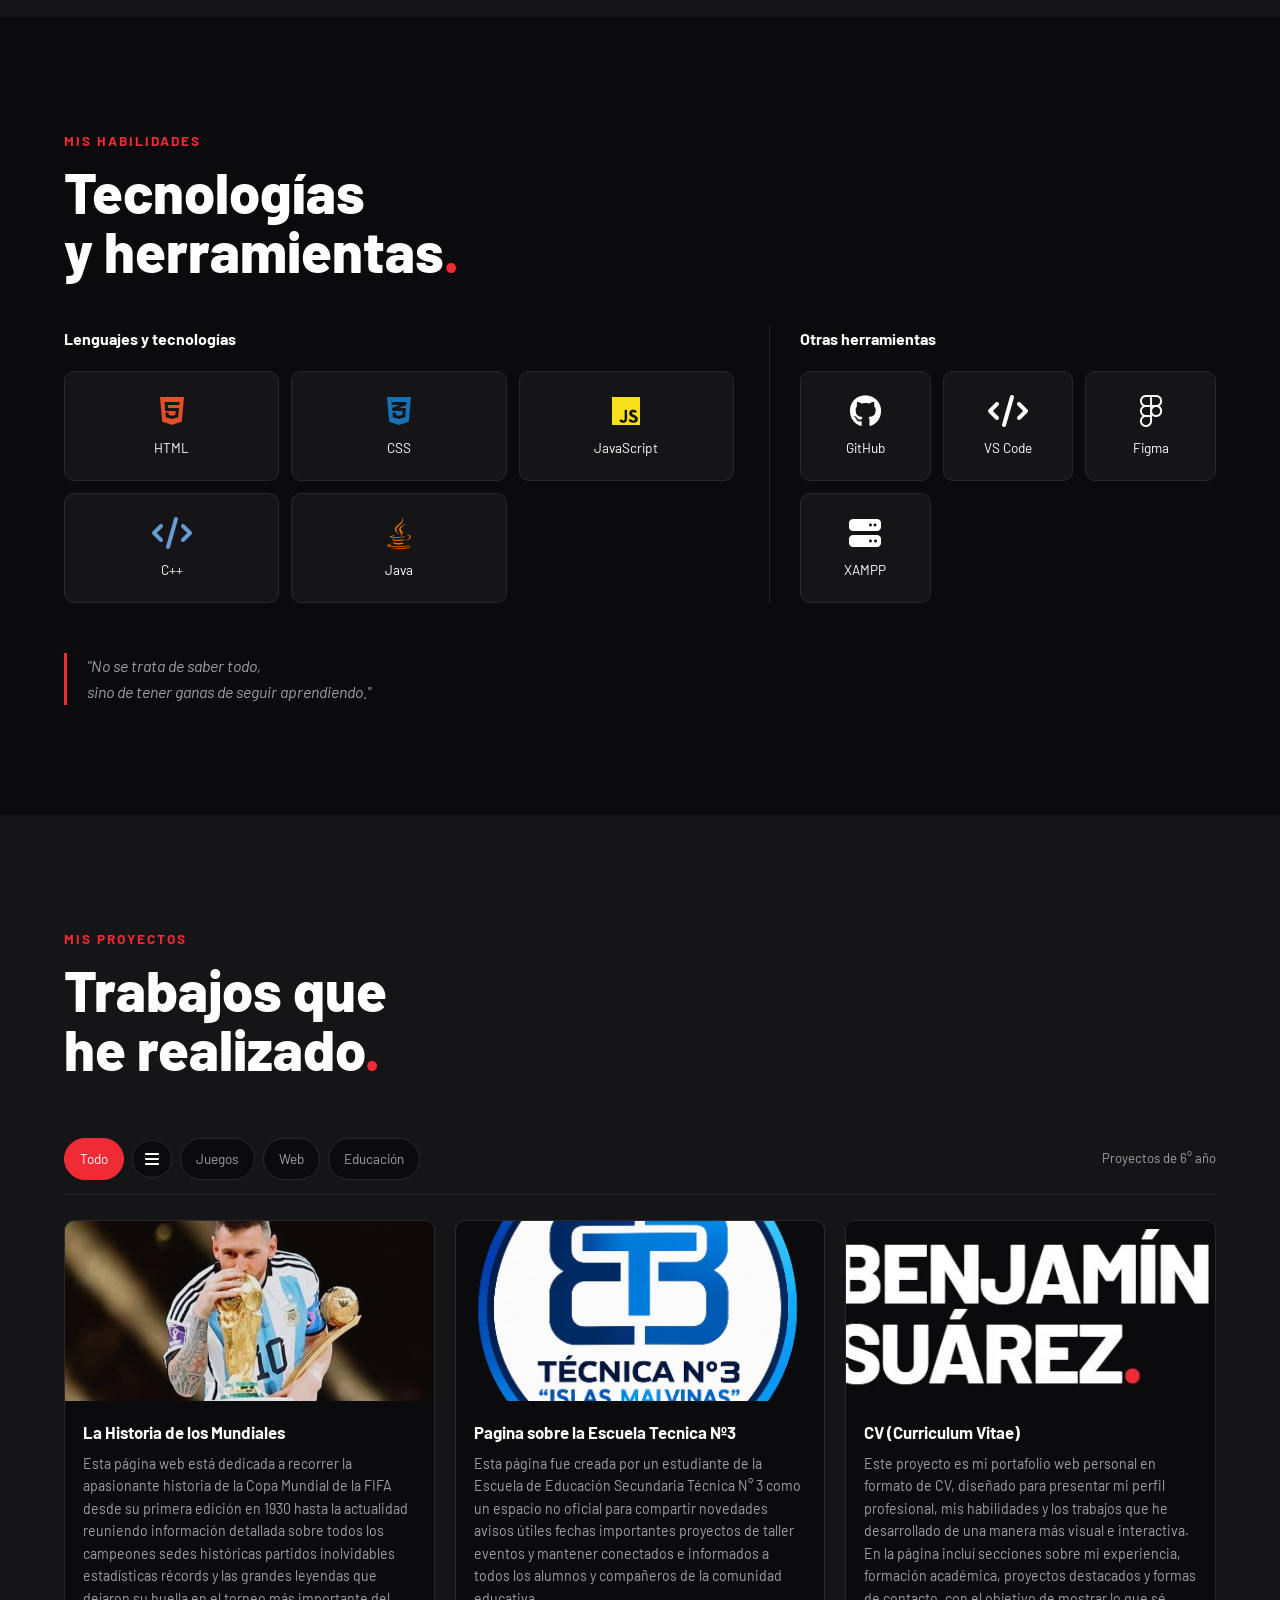
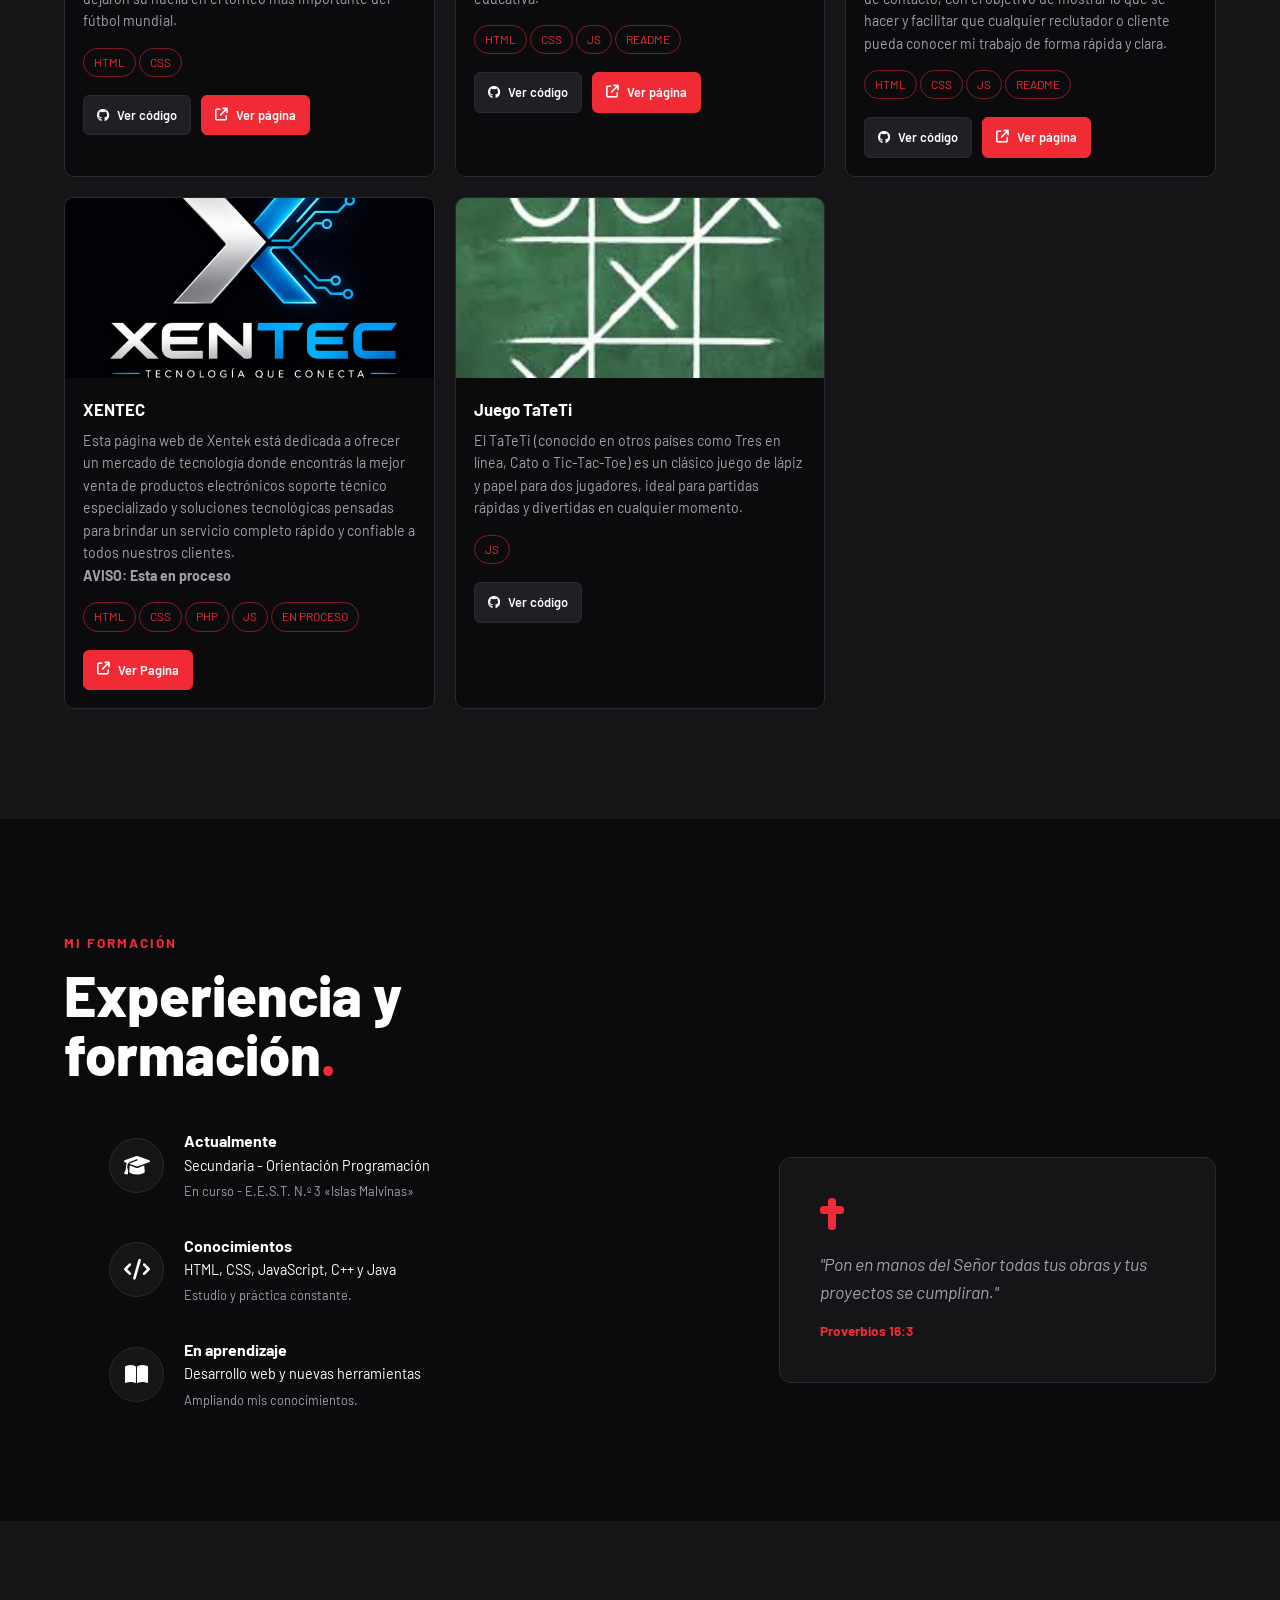
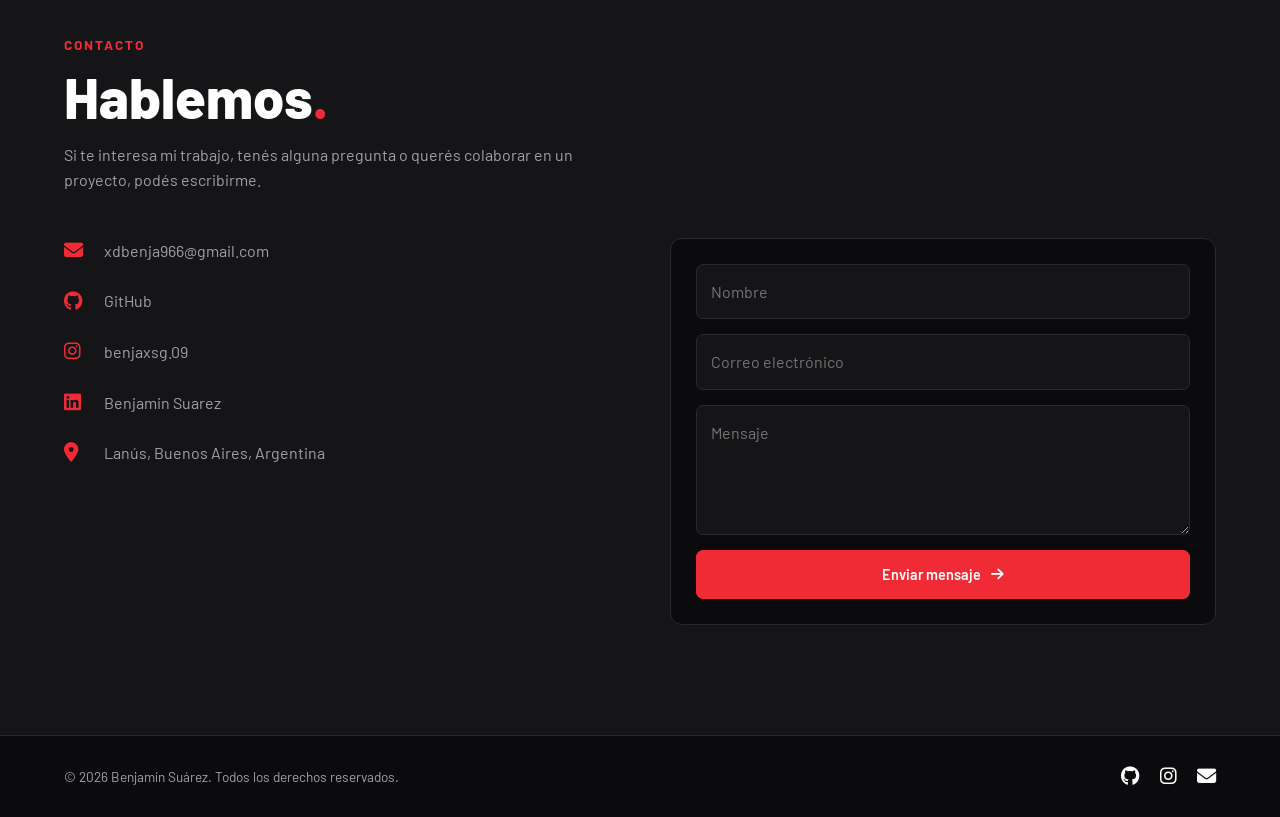
==== commit ed194138: "ya esta el perfil de linkedin" ====
--- a/index.html
+++ b/index.html
@@ -71,7 +71,7 @@
                     </p>
 
                     <div class="hero-buttons">
-                        <a href="dox/CV-Benjamin-Suarez.docx" download="CV-Benjamin-Suarez.docx" class="btn-cv">
+                        <a href="documentos/CV-Benjamin-Suarez.pdf" download="CV-Benjamin-Suarez.docx" class="btn-cv">
                             Descargar CV
                         </a>
                     </div>
@@ -715,9 +715,9 @@
                     <div class="education-quote">
                         <i class="fa-solid fa-cross"></i>
                         <p>
-                            "Todo lo puedo en Cristo que me fortalece."
+                            "Pon en manos del Señor todas tus obras y tus proyectos se cumpliran."
                         </p>
-                        <span>Filipenses 4:13</span>
+                        <span>Proverbios 16:3</span>
                     </div>
 
                 </div>
@@ -754,6 +754,11 @@
                         <a href="#">
                             <i class="fa-brands fa-instagram"></i>
                             <span>benjaxsg.09</span>
+                        </a>
+
+                        <a href="https://www.linkedin.com/in/benjamin-suarez-9343b6450/" target="_blank" class="linkedin">
+                            <i class="fa-brands fa-linkedin"></i>
+                            <span>Benjamin Suarez</span>
                         </a>
 
                         <div class="contact-location">
--- a/css/styles.css
+++ b/css/styles.css
@@ -86,6 +86,36 @@
     max-width: 550px;
     margin-top: 15px;
 }
+
+
+/* Personalización de la barra de desplazamiento */
+::-webkit-scrollbar {
+    width: 10px;
+}
+
+/* Fondo de la barra */
+::-webkit-scrollbar-track {
+    background: #111111;
+}
+
+/* Barra que se desplaza */
+::-webkit-scrollbar-thumb {
+    background: #b82025;
+    border-radius: 10px;
+    border: 2px solid #111111;
+}
+
+/* Efecto al pasar el mouse */
+::-webkit-scrollbar-thumb:hover {
+    background: #e63946;
+}
+
+/* Compatibilidad con Firefox */
+html {
+    scrollbar-width: thin;
+    scrollbar-color: #b82025 #111111;
+}
+
 
 /* =================================
    ENCABEZADO Y NAVEGACIÓN
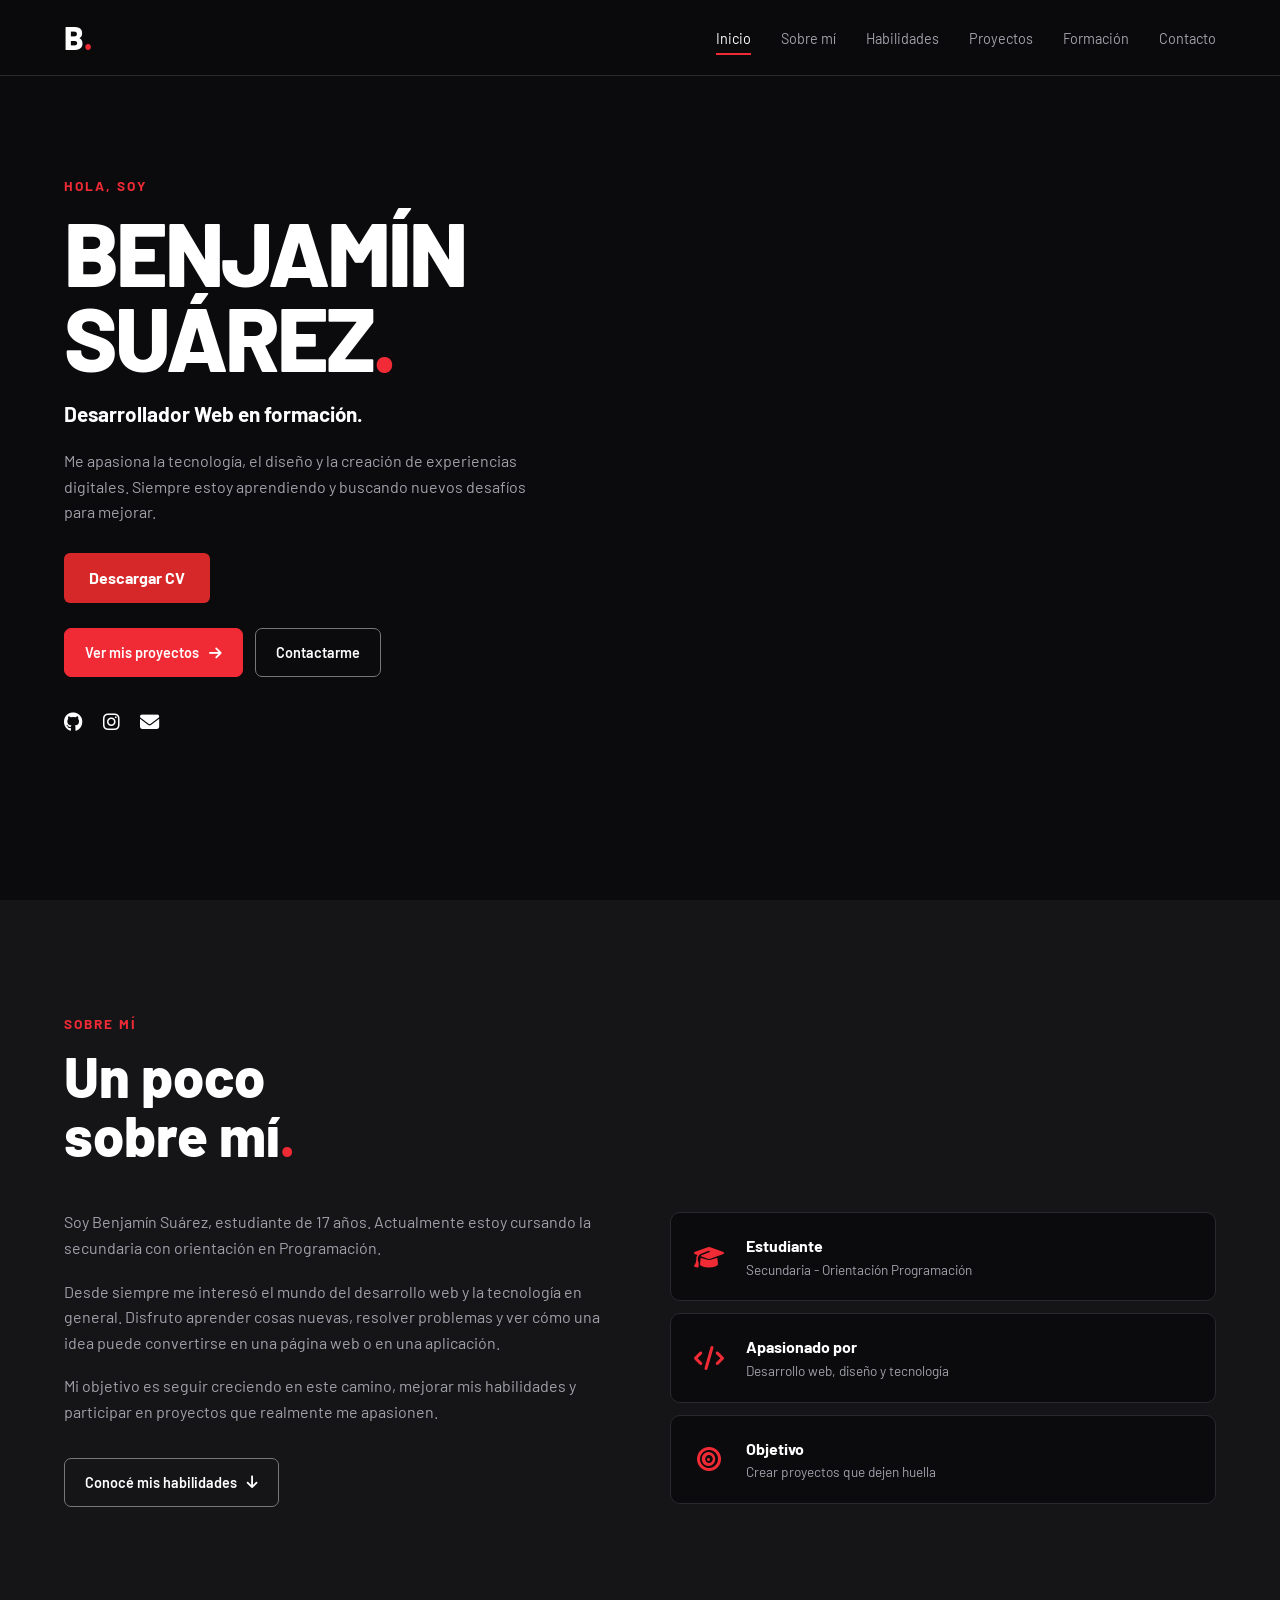
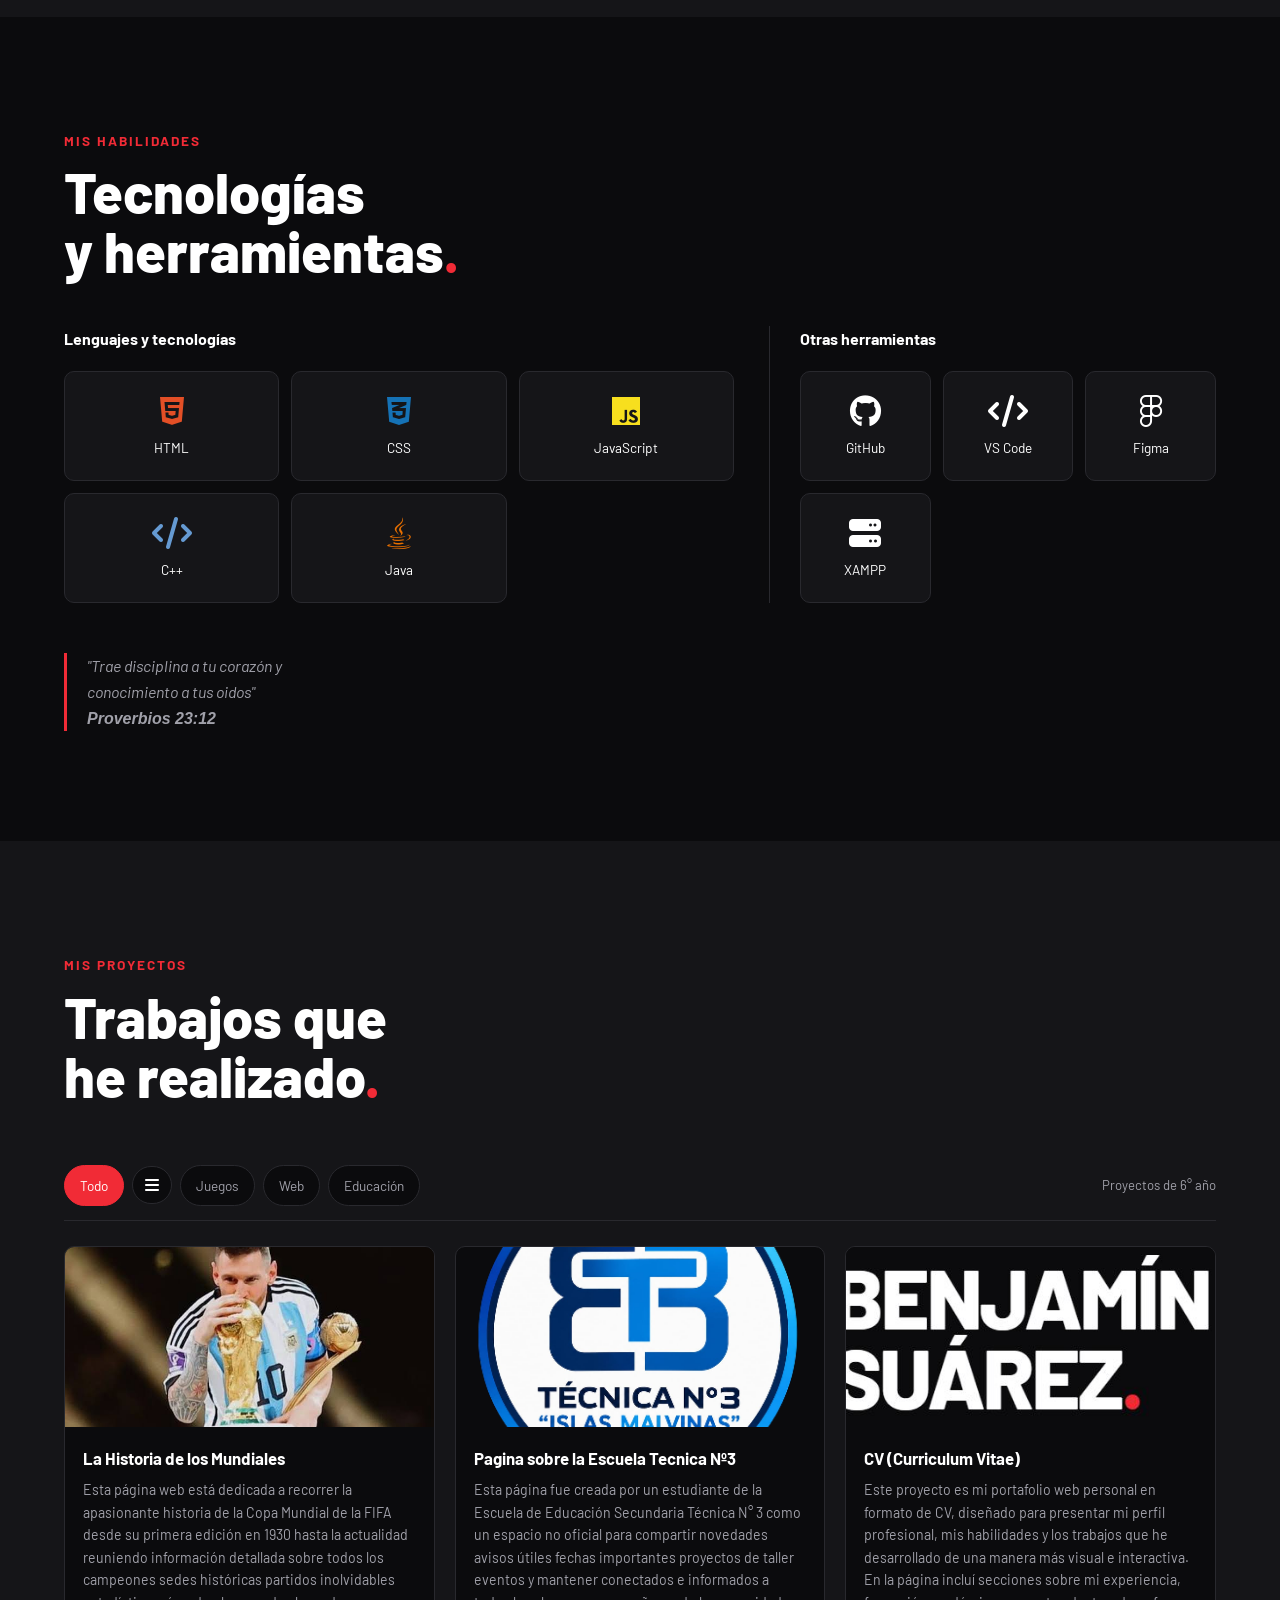
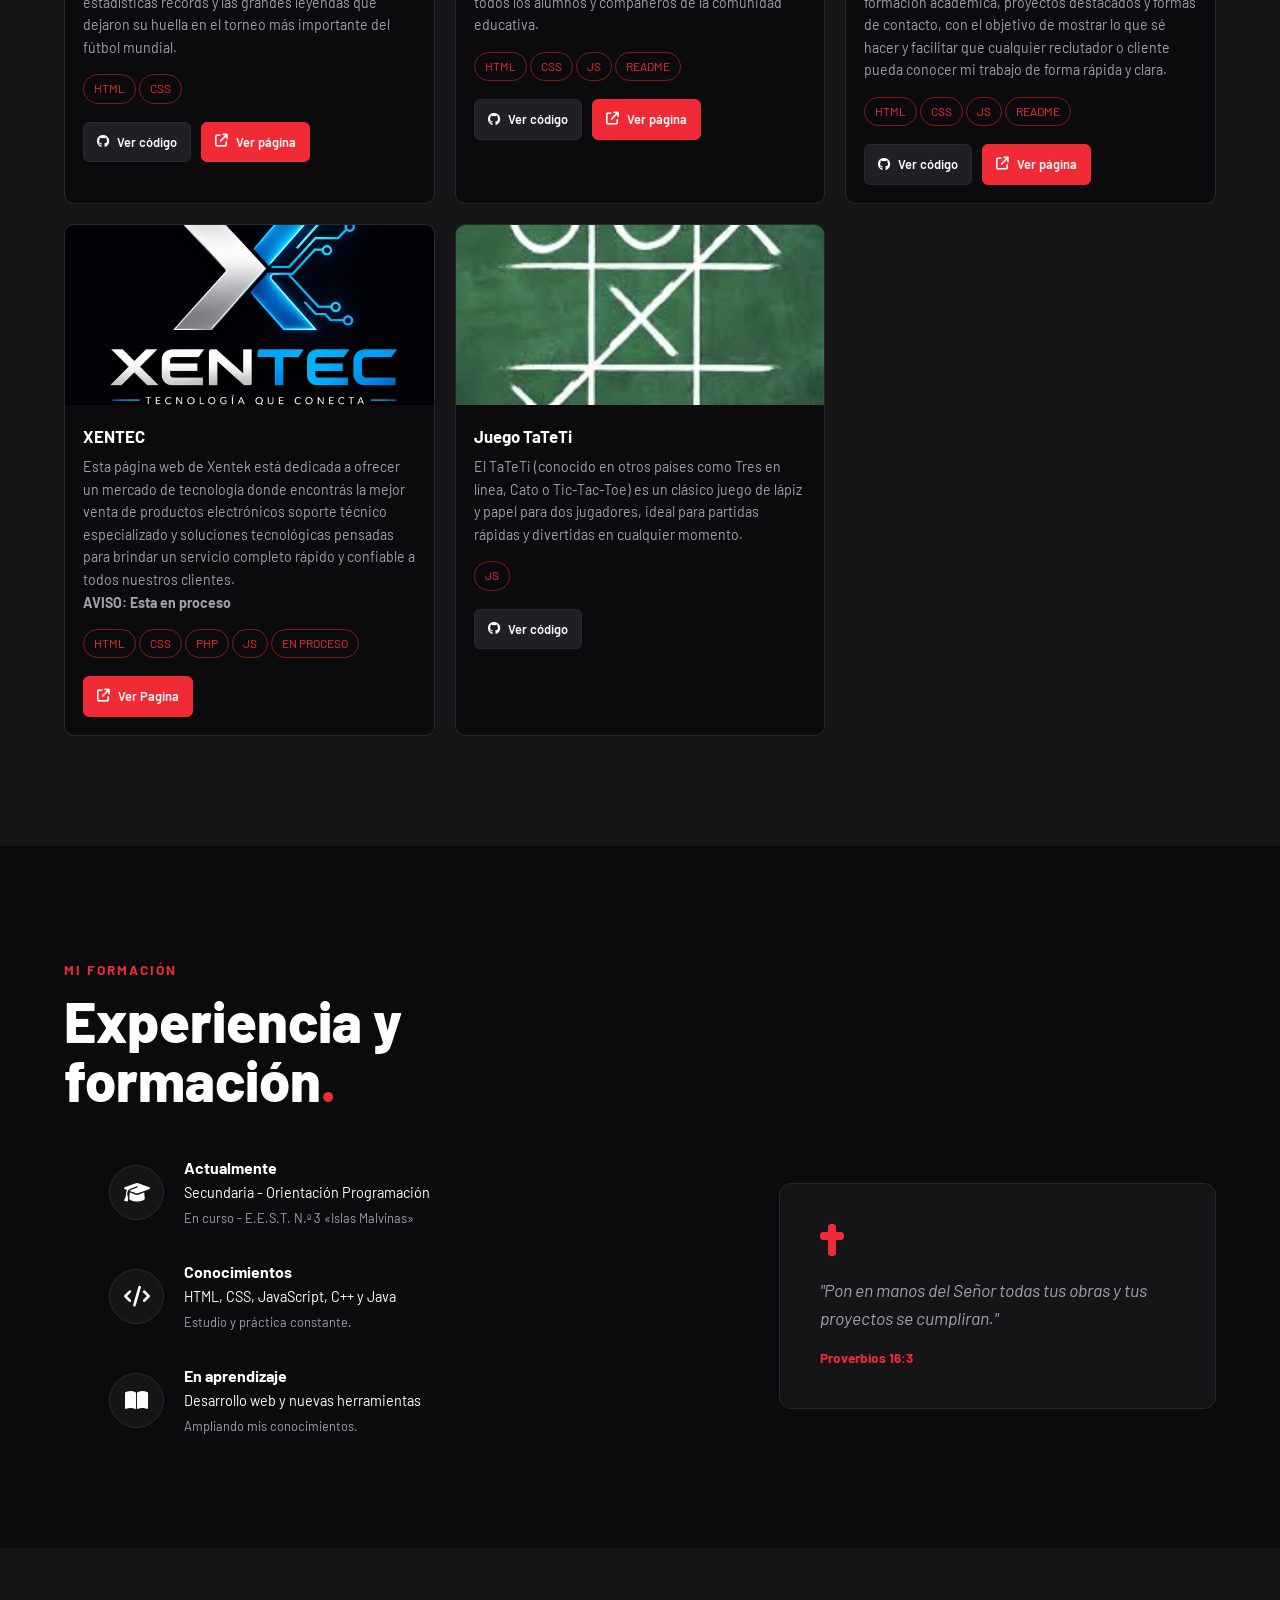
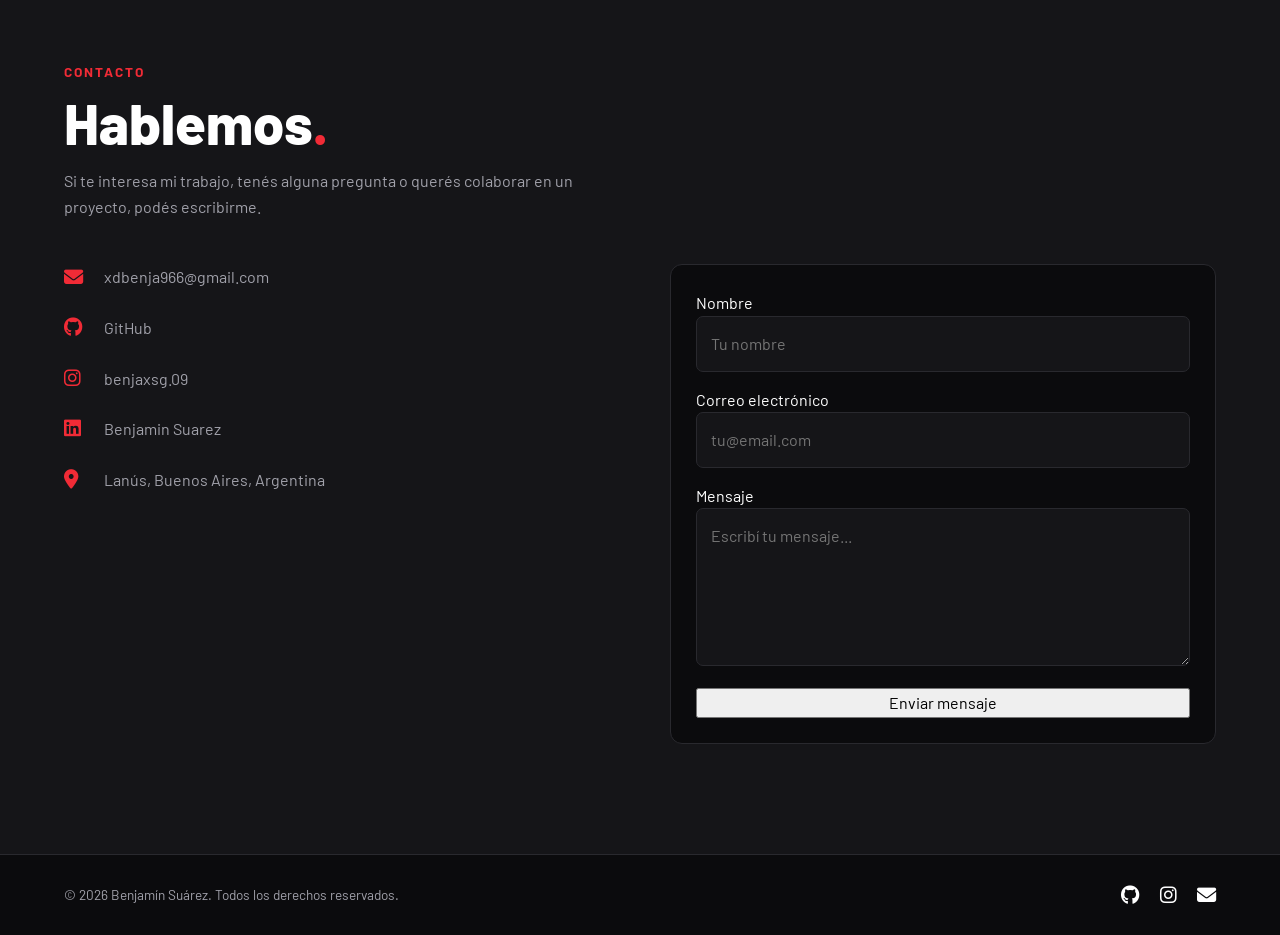
==== commit 7d81dadb: "puse versiculos" ====
--- a/index.html
+++ b/index.html
@@ -248,8 +248,9 @@
                 </div>
 
                 <blockquote class="skills-quote">
-                    "No se trata de saber todo,<br>
-                    sino de tener ganas de seguir aprendiendo."
+                    "Trae disciplina a tu corazón y<br>
+                    conocimiento a tus oidos"<br>
+                    <b>Proverbios 23:12</b>
                 </blockquote>
 
             </div>
@@ -768,20 +769,46 @@
 
                     </div>
 
-                    <form class="contact-form" id="contact-form">
-
-                        <input type="text" id="name" placeholder="Nombre" required>
-
-                        <input type="email" id="email" placeholder="Correo electrónico" required>
-
-                        <textarea id="message" placeholder="Mensaje" required></textarea>
-
-                        <button type="submit" class="btn btn-primary">
-                            Enviar mensaje <i class="fa-solid fa-arrow-right"></i>
+                    <form action="https://formspree.io/f/mgakajdz" method="POST" class="contact-form">
+                        <div class="form-group">
+                            <label for="nombre">Nombre</label>
+                            <input
+                                type="text"
+                                id="nombre"
+                                name="nombre"
+                                placeholder="Tu nombre"
+                                required
+                            >
+                        </div>
+
+                        <div class="form-group">
+                            <label for="email">Correo electrónico</label>
+                            <input
+                                type="email"
+                                id="email"
+                                name="email"
+                                placeholder="tu@email.com"
+                                required
+                            >
+                        </div>
+
+                        <div class="form-group">
+                            <label for="mensaje">Mensaje</label>
+                            <textarea
+                                id="mensaje"
+                                name="message"
+                                placeholder="Escribí tu mensaje..."
+                                rows="5"
+                                required
+                            ></textarea>
+                        </div>
+
+                        <button type="submit" class="btn-submit">
+                            Enviar mensaje
                         </button>
 
                     </form>
-
+                    
                 </div>
             </div>
         </section>
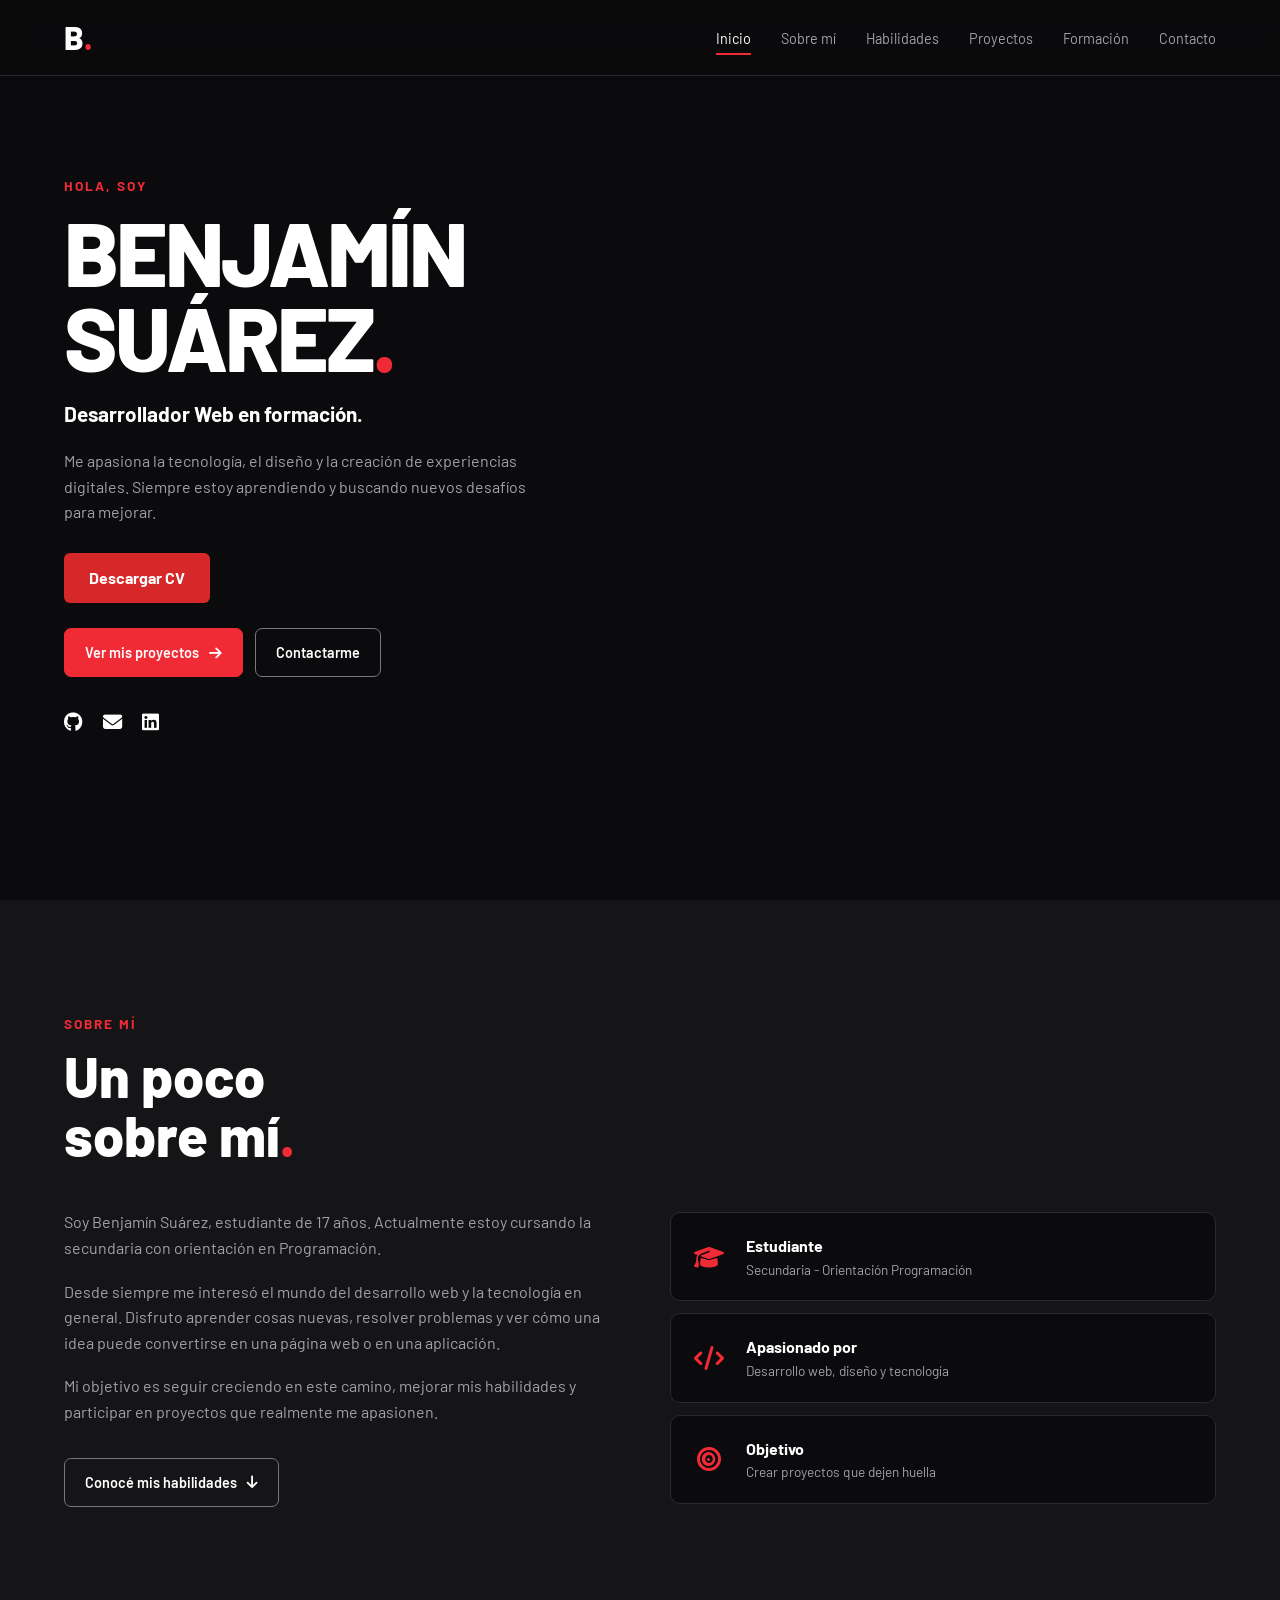
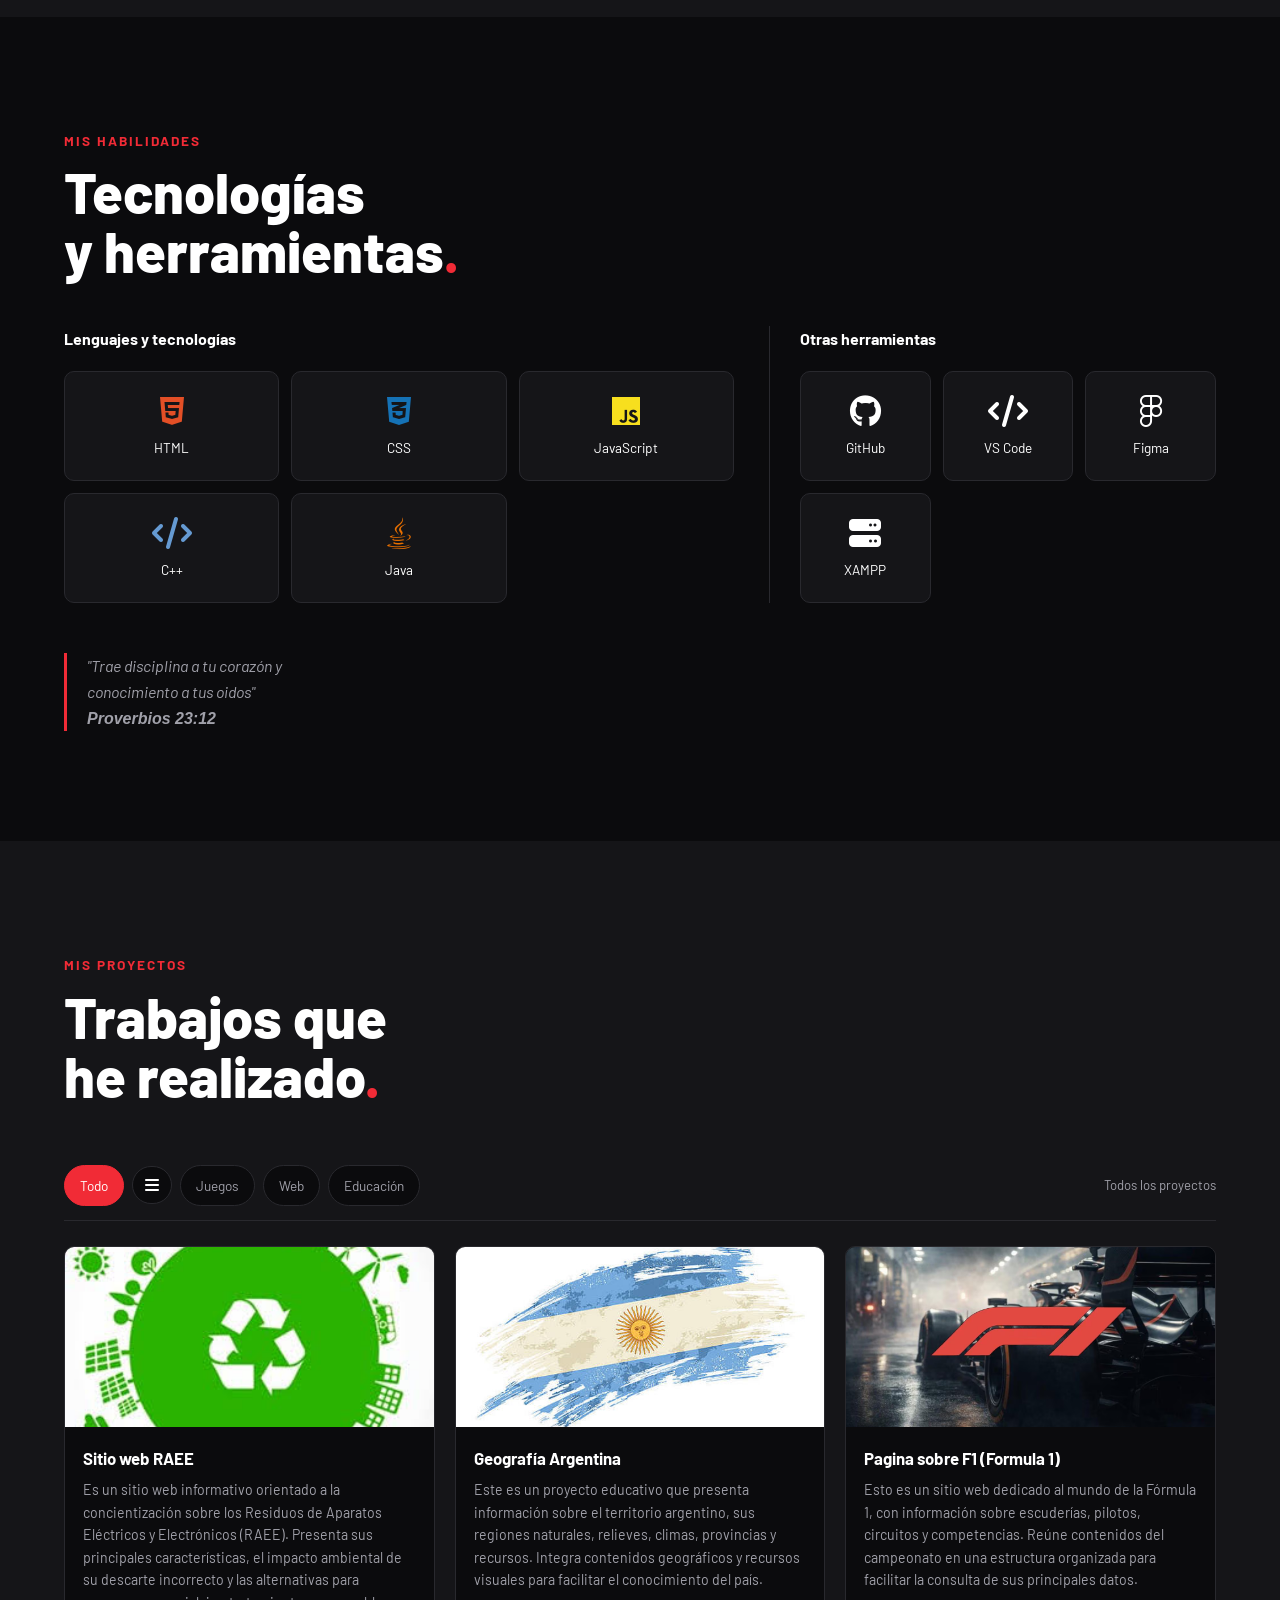
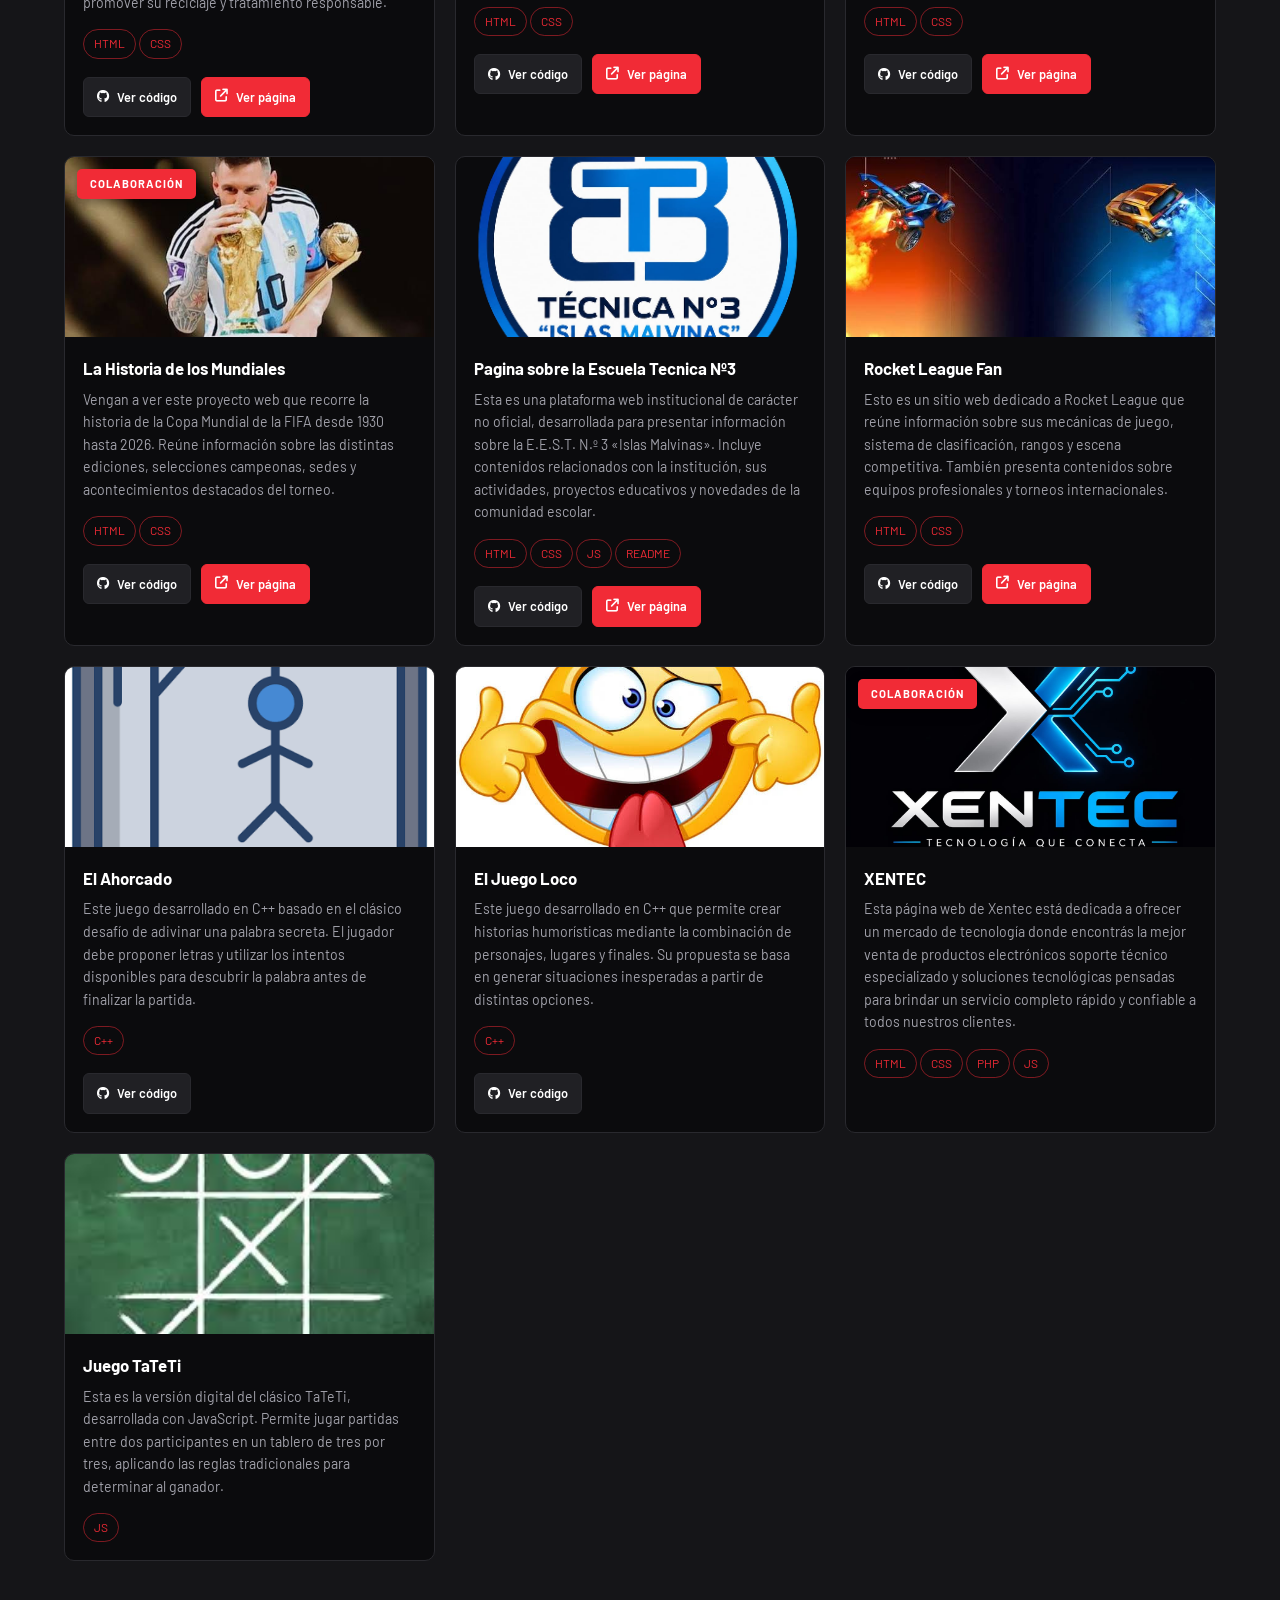
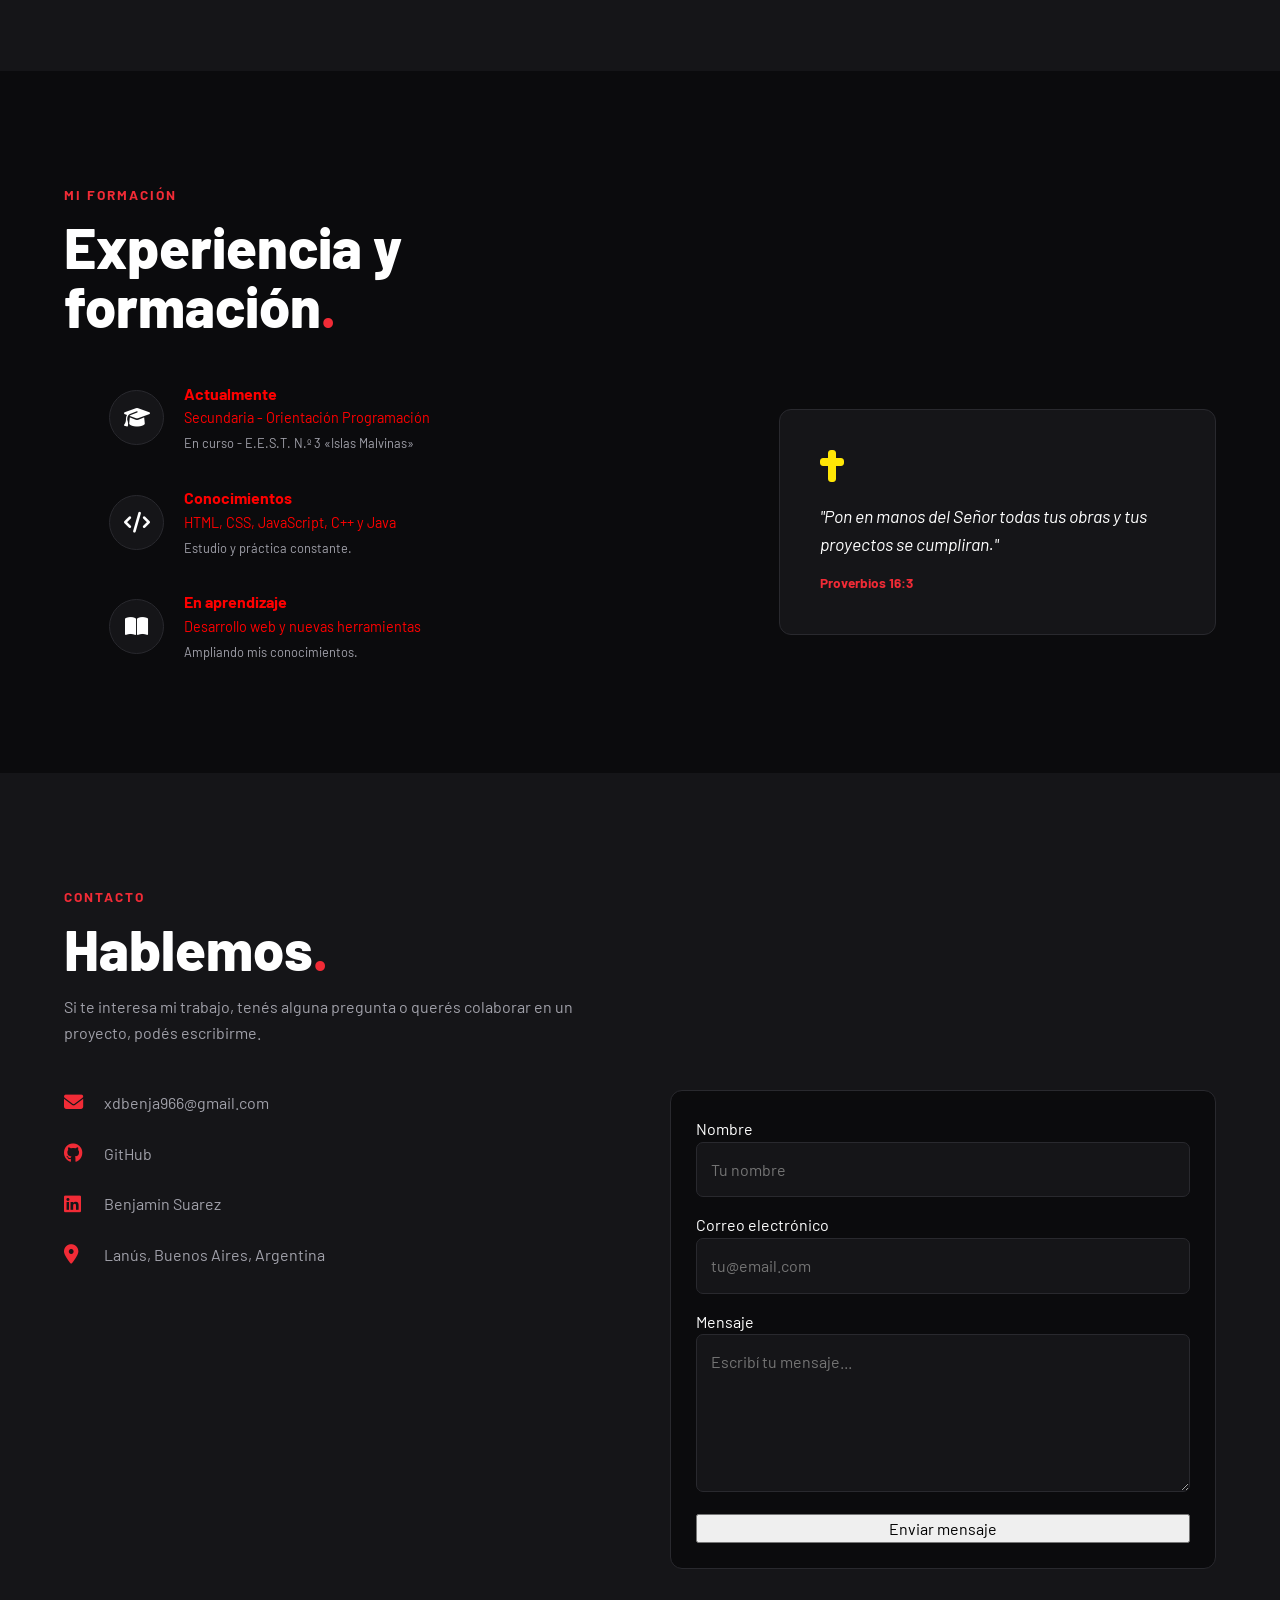
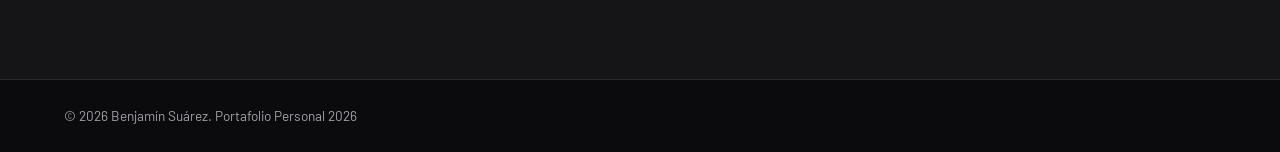
==== commit 0ff9674a: "agregue mas kosas" ====
--- a/index.html
+++ b/index.html
@@ -90,11 +90,11 @@
                         <a href="https://github.com/xdbenja966-cell" target="_blank" aria-label="GitHub">
                             <i class="fa-brands fa-github"></i>
                         </a>
-                        <a href="https://www.instagram.com/benjaxsg.09/" target="_blank" aria-label="Instagram">
-                            <i class="fa-brands fa-instagram"></i>
-                        </a>
                         <a href="mailto:xdbenja966@gmail.com" aria-label="Correo">
                             <i class="fa-solid fa-envelope"></i>
+                        </a>
+                        <a href="https://www.linkedin.com/in/benjamin-suarez-9343b6450/" target="_blank" class="linkedin">
+                            <i class="fa-brands fa-linkedin"></i>
                         </a>
                     </div>
                 </div>
@@ -299,10 +299,11 @@
                         <div class="project-info">
                             <h3>Sitio web RAEE</h3>
                             <p>
-                                Esta página web está dedicada a informar y concientizar sobre los Residuos de Aparatos
-                                Eléctricos y Electrónicos conocida como RAEE explicando qué son cómo afectan al medio
-                                ambiente y a la salud si se descartan mal y cuáles son las mejores formas de reciclarlos
-                                reutilizarlos y darles una disposición final responsable para cuidar el planeta.
+                                Es un sitio web informativo orientado a la concientización sobre los Residuos de
+                                Aparatos
+                                Eléctricos y Electrónicos (RAEE). Presenta sus principales características, el impacto
+                                ambiental de su descarte incorrecto y las alternativas para promover su reciclaje y
+                                tratamiento responsable.
                             </p>
                             <div class="project-tag">
                                 <span>HTML</span>
@@ -333,10 +334,10 @@
                         <div class="project-info">
                             <h3>Geografía Argentina</h3>
                             <p>
-                                Esta página web está dedicada a explorar la geografía de la República Argentina
-                                recorriendo sus diversas regiones naturales relieves climas ríos provincias y recursos
-                                ofreciendo información clara mapas datos curiosos y contenidos educativos pensados para
-                                conocer y estudiar en profundidad el territorio argentino.
+                                Este es un proyecto educativo que presenta información sobre el territorio argentino,
+                                sus regiones
+                                naturales, relieves, climas, provincias y recursos. Integra contenidos geográficos y
+                                recursos visuales para facilitar el conocimiento del país.
                             </p>
                             <div class="project-tag">
                                 <span>HTML</span>
@@ -367,11 +368,10 @@
                         <div class="project-info">
                             <h3>Pagina sobre F1 (Formula 1)</h3>
                             <p>
-                                Este proyecto es una página web dedicada a la Fórmula 1 que creé para reunir toda la
-                                información clave del campeonato en un solo lugar. En ella incluí secciones sobre los
-                                equipos, los pilotos, los circuitos del calendario, las tablas de posiciones y los
-                                horarios de las carreras, con la idea de ofrecer una herramienta rápida y fácil de usar
-                                para cualquier fanático que quiera seguir la temporada de cerca.
+                                Esto es un sitio web dedicado al mundo de la Fórmula 1, con información sobre
+                                escuderías, pilotos,
+                                circuitos y competencias. Reúne contenidos del campeonato en una estructura organizada
+                                para facilitar la consulta de sus principales datos.
                             </p>
                             <div class="project-tag">
                                 <span>HTML</span>
@@ -397,17 +397,16 @@
                         </div>
                     </article>
 
-                    <article class="project-card" data-category="web" data-year="6">
+                    <article class="project-card proyecto-colaboracion" data-category="web" data-year="6">
+                        <span class="etiqueta-colaboracion">Colaboración</span>
                         <img src="assets/mundial.jpg" alt="Mundiales">
                         <div class="project-info">
                             <h3>La Historia de los Mundiales</h3>
                             <p>
-                                Esta página web está dedicada a recorrer la apasionante historia de la Copa Mundial de
-                                la
-                                FIFA desde su primera edición en 1930 hasta la actualidad reuniendo información
-                                detallada sobre todos los campeones sedes históricas partidos inolvidables estadísticas
-                                récords y las grandes leyendas que dejaron su huella en el torneo más importante del
-                                fútbol mundial.
+                                Vengan a ver este proyecto web que recorre la historia de la Copa Mundial de la FIFA
+                                desde 1930 hasta
+                                2026. Reúne información sobre las distintas ediciones, selecciones campeonas, sedes y
+                                acontecimientos destacados del torneo.
                             </p>
                             <div class="project-tag">
                                 <span>HTML</span>
@@ -438,10 +437,11 @@
                         <div class="project-info">
                             <h3>Pagina sobre la Escuela Tecnica Nº3</h3>
                             <p>
-                                Esta página fue creada por un estudiante de la Escuela de Educación Secundaria Técnica
-                                N° 3 como un espacio no oficial para compartir novedades avisos útiles fechas
-                                importantes proyectos de taller eventos y mantener conectados e informados a todos los
-                                alumnos y compañeros de la comunidad educativa.
+                                Esta es una plataforma web institucional de carácter no oficial, desarrollada para
+                                presentar
+                                información sobre la E.E.S.T. N.º 3 «Islas Malvinas». Incluye contenidos relacionados
+                                con la institución, sus actividades, proyectos educativos y novedades de la comunidad
+                                escolar.
                             </p>
                             <div class="project-tag">
                                 <span>HTML</span>
@@ -478,10 +478,10 @@
                         <div class="project-info">
                             <h3>Rocket League Fan</h3>
                             <p>
-                                Esta página web está dedicada al universo de Rocket League reuniendo guías detalladas
-                                sobre cómo se juega mecánicas esenciales sistemas de clasificación y distribución de
-                                rangos además de toda la información sobre la escena competitiva los equipos
-                                profesionales y los torneos internacionales más importantes del mundo
+                                Esto es un sitio web dedicado a Rocket League que reúne información sobre sus mecánicas
+                                de juego,
+                                sistema de clasificación, rangos y escena competitiva. También presenta contenidos sobre
+                                equipos profesionales y torneos internacionales.
                             </p>
                             <div class="project-tag">
                                 <span>HTML</span>
@@ -507,57 +507,15 @@
                         </div>
                     </article>
 
-                    <article class="project-card" data-category="web educacion todos" data-year="6">
-                        <img src="assets/logopor.JPG" alt="Tecnica-3">
-                        <div class="project-info">
-                            <h3>CV (Curriculum Vitae)</h3>
-                            <p>
-                                Este proyecto es mi portafolio web personal en formato de CV, diseñado para presentar mi
-                                perfil profesional, mis habilidades y los trabajos que he desarrollado de una manera más
-                                visual e interactiva. En la página incluí secciones sobre mi experiencia, formación
-                                académica, proyectos destacados y formas de contacto, con el objetivo de mostrar lo que
-                                sé hacer y facilitar que cualquier reclutador o cliente pueda conocer mi trabajo de
-                                forma rápida y clara.
-                            </p>
-                            <div class="project-tag">
-                                <span>HTML</span>
-                            </div>
-                            <div class="project-tag">
-                                <span>CSS</span>
-                            </div>
-                            <div class="project-tag">
-                                <span>JS</span>
-                            </div>
-                            <div class="project-tag">
-                                <span>README</span>
-                            </div>
-                            <div class="project-buttons">
-
-                                <a href="https://github.com/xdbenja966-cell/Portafolio-CV"
-                                    class="project-btn project-btn-code" target="_blank">
-                                    <i class="fa-brands fa-github"></i>
-                                    Ver código
-                                </a>
-
-                                <a href="index.html"
-                                    class="project-btn project-btn-live" target="_blank">
-                                    <i class="fa-solid fa-arrow-up-right-from-square"></i>
-                                    Ver página
-                                </a>
-
-                            </div>
-                        </div>
-                    </article>
-
                     <article class="project-card" data-category="juegos" data-year="5">
                         <img src="assets/ahorkado.png" alt="Juego">
                         <div class="project-info">
                             <h3>El Ahorcado</h3>
                             <p>
-                                Esta página está dedicada al clásico juego del Ahorcado un pasatiempo ideal para poner a
-                                prueba el vocabulario el ingenio y la rapidez mental donde el objetivo es adivinar una
-                                palabra secreta letra por letra antes de que se complete el dibujo y se agoten todos los
-                                intentos disponibles.
+                                Este juego desarrollado en C++ basado en el clásico desafío de adivinar una palabra
+                                secreta.
+                                El jugador debe proponer letras y utilizar los intentos disponibles para descubrir la
+                                palabra antes de finalizar la partida.
                             </p>
                             <div class="project-tag">
                                 <span>C++</span>
@@ -578,10 +536,9 @@
                         <div class="project-info">
                             <h3>El Juego Loco</h3>
                             <p>
-                                Esta página está dedicada a Juego Loco un entretenido pasatiempo de azar y creatividad
-                                donde los jugadores deben elegir un personaje un lugar y un final gracioso para armar
-                                combinaciones totalmente absurdas e inesperadas logrando historias disparatadas ideales
-                                para reírse y pasar un buen rato con amigos
+                                Este juego desarrollado en C++ que permite crear historias humorísticas mediante la
+                                combinación de personajes, lugares y finales. Su propuesta se basa en generar
+                                situaciones inesperadas a partir de distintas opciones.
                             </p>
                             <div class="project-tag">
                                 <span>C++</span>
@@ -597,16 +554,16 @@
                             </div>
                         </div>
                     </article>
-                    <article class="project-card" data-category="web" data-year="6">
+                    <article class="project-card proyecto-colaboracion" data-category="web" data-year="6">
+                        <span class="etiqueta-colaboracion">Colaboración</span>
                         <img src="assets/logo.jpg" alt="Mundiales">
                         <div class="project-info">
                             <h3>XENTEC</h3>
                             <p>
-                                Esta página web de Xentek está dedicada a ofrecer un mercado de tecnología donde
+                                Esta página web de Xentec está dedicada a ofrecer un mercado de tecnología donde
                                 encontrás la mejor venta de productos electrónicos soporte técnico especializado y
                                 soluciones tecnológicas pensadas para brindar un servicio completo rápido y confiable a
                                 todos nuestros clientes.<br>
-                                <b>AVISO: Esta en proceso</b>
                             </p>
                             <div class="project-tag">
                                 <span>HTML</span>
@@ -619,17 +576,6 @@
                             </div>
                             <div class="project-tag">
                                 <span>JS</span>
-                            </div>
-                            <div class="project-tag">
-                                <span>EN PROCESO</span>
-                            </div>
-                            <div class="project-buttons">
-
-                                <a href="en-proceso.html" class="project-btn project-btn-live" target="_blank">
-                                    <i class="fa-solid fa-arrow-up-right-from-square"></i>
-                                    Ver Pagina
-                                </a>
-
                             </div>
                         </div>
                     </article>
@@ -639,22 +585,12 @@
                         <div class="project-info">
                             <h3>Juego TaTeTi</h3>
                             <p>
-                                El TaTeTi (conocido en otros países como Tres en línea, Cato o Tic-Tac-Toe) es un
-                                clásico juego de lápiz y papel para dos jugadores, ideal para partidas rápidas y
-                                divertidas en
-                                cualquier momento.
+                                Esta es la versión digital del clásico TaTeTi, desarrollada con JavaScript. Permite jugar partidas
+                                entre dos participantes en un tablero de tres por tres, aplicando las reglas
+                                tradicionales para determinar al ganador.
                             </p>
                             <div class="project-tag">
                                 <span>JS</span>
-                            </div>
-                            <div class="project-buttons">
-
-                                <a href="https://github.com/TU-USUARIO/REPOSITORIO" class="project-btn project-btn-code"
-                                    target="_blank">
-                                    <i class="fa-brands fa-github"></i>
-                                    Ver código
-                                </a>
-
                             </div>
                         </div>
                     </article>
@@ -752,11 +688,6 @@
                             <span>GitHub</span>
                         </a>
 
-                        <a href="#">
-                            <i class="fa-brands fa-instagram"></i>
-                            <span>benjaxsg.09</span>
-                        </a>
-
                         <a href="https://www.linkedin.com/in/benjamin-suarez-9343b6450/" target="_blank" class="linkedin">
                             <i class="fa-brands fa-linkedin"></i>
                             <span>Benjamin Suarez</span>
@@ -772,35 +703,18 @@
                     <form action="https://formspree.io/f/mgakajdz" method="POST" class="contact-form">
                         <div class="form-group">
                             <label for="nombre">Nombre</label>
-                            <input
-                                type="text"
-                                id="nombre"
-                                name="nombre"
-                                placeholder="Tu nombre"
-                                required
-                            >
+                            <input type="text" id="nombre" name="nombre" placeholder="Tu nombre" required>
                         </div>
 
                         <div class="form-group">
                             <label for="email">Correo electrónico</label>
-                            <input
-                                type="email"
-                                id="email"
-                                name="email"
-                                placeholder="tu@email.com"
-                                required
-                            >
+                            <input type="email" id="email" name="email" placeholder="tu@email.com" required>
                         </div>
 
                         <div class="form-group">
                             <label for="mensaje">Mensaje</label>
-                            <textarea
-                                id="mensaje"
-                                name="message"
-                                placeholder="Escribí tu mensaje..."
-                                rows="5"
-                                required
-                            ></textarea>
+                            <textarea id="mensaje" name="message" placeholder="Escribí tu mensaje..." rows="5"
+                                required></textarea>
                         </div>
 
                         <button type="submit" class="btn-submit">
@@ -808,7 +722,7 @@
                         </button>
 
                     </form>
-                    
+
                 </div>
             </div>
         </section>
@@ -823,19 +737,7 @@
     <footer class="footer">
         <div class="container footer-content">
 
-            <p>© 2026 Benjamín Suárez. Todos los derechos reservados.</p>
-
-            <div class="social-links">
-                <a href="https://github.com/xdbenja966-cell" aria-label="GitHub">
-                    <i class="fa-brands fa-github"></i>
-                </a>
-                <a href="https://www.instagram.com/benjaxsg.09/" aria-label="Instagram">
-                    <i class="fa-brands fa-instagram"></i>
-                </a>
-                <a href="mailto:xdbenja966@gmail.com" aria-label="Correo">
-                    <i class="fa-solid fa-envelope"></i>
-                </a>
-            </div>
+            <p>© 2026 Benjamín Suárez. Portafolio Personal 2026</p>
 
         </div>
     </footer>
--- a/css/styles.css
+++ b/css/styles.css
@@ -408,12 +408,12 @@
     align-items: center;
     justify-content: center;
     gap: 10px;
-    transition: 0.3s;
+    transition: border-color 0.3s ease;
 }
 
 .skill-card:hover {
     border-color: var(--primary);
-    transform: translateY(-5px);
+    transform: none;
 }
 
 .skill-card i {
@@ -591,6 +591,28 @@
     transition: 0.3s;
 }
 
+/* ETIQUETA DE COLABORACIÓN */
+
+.proyecto-colaboracion {
+    position: relative;
+}
+
+.etiqueta-colaboracion {
+    position: absolute;
+    top: 12px;
+    left: 12px;
+    z-index: 2;
+    background: var(--primary);
+    color: white;
+    padding: 6px 13px;
+    border-radius: 5px;
+    font-size: 0.7rem;
+    font-weight: 700;
+    letter-spacing: 1px;
+    text-transform: uppercase;
+    box-shadow: 0 4px 12px rgba(0, 0, 0, 0.35);
+}
+
 .project-card:hover {
     border-color: var(--primary);
     transform: translateY(-5px);
@@ -685,6 +707,7 @@
     transform: translateY(-3px);
 }
 
+
 /* =================================
    FORMACIÓN
 ================================= */
@@ -706,6 +729,7 @@
 
 
 .timeline-item {
+    color: #ff0000;
     display: flex;
     align-items: center;
     gap: 20px;
@@ -758,12 +782,11 @@
 
 .education-quote i {
     font-size: 2rem;
-    color: var(--primary);
+    color: #ffe606;
     margin-bottom: 20px;
 }
 
 .education-quote p {
-    color: var(--text-secondary);
     font-style: italic;
     font-size: 1.1rem;
 }
@@ -928,7 +951,7 @@
     transform: translateY(0);
 }
 
-.skill-card, .project-card, .info-card, .timeline-item,
+.project-card, .info-card, .timeline-item,
 .education-quote, .contact-form {
     transition: transform 0.3s ease, border-color 0.3s ease, box-shadow 0.3s ease;
 }
@@ -978,6 +1001,12 @@
     margin-top: 14px;
 }
 
+.back-to-top.ocultar-footer {
+    opacity: 0;
+    visibility: hidden;
+    pointer-events: none;
+}
+
 /* =================================
    TABLETS
 ================================= */
